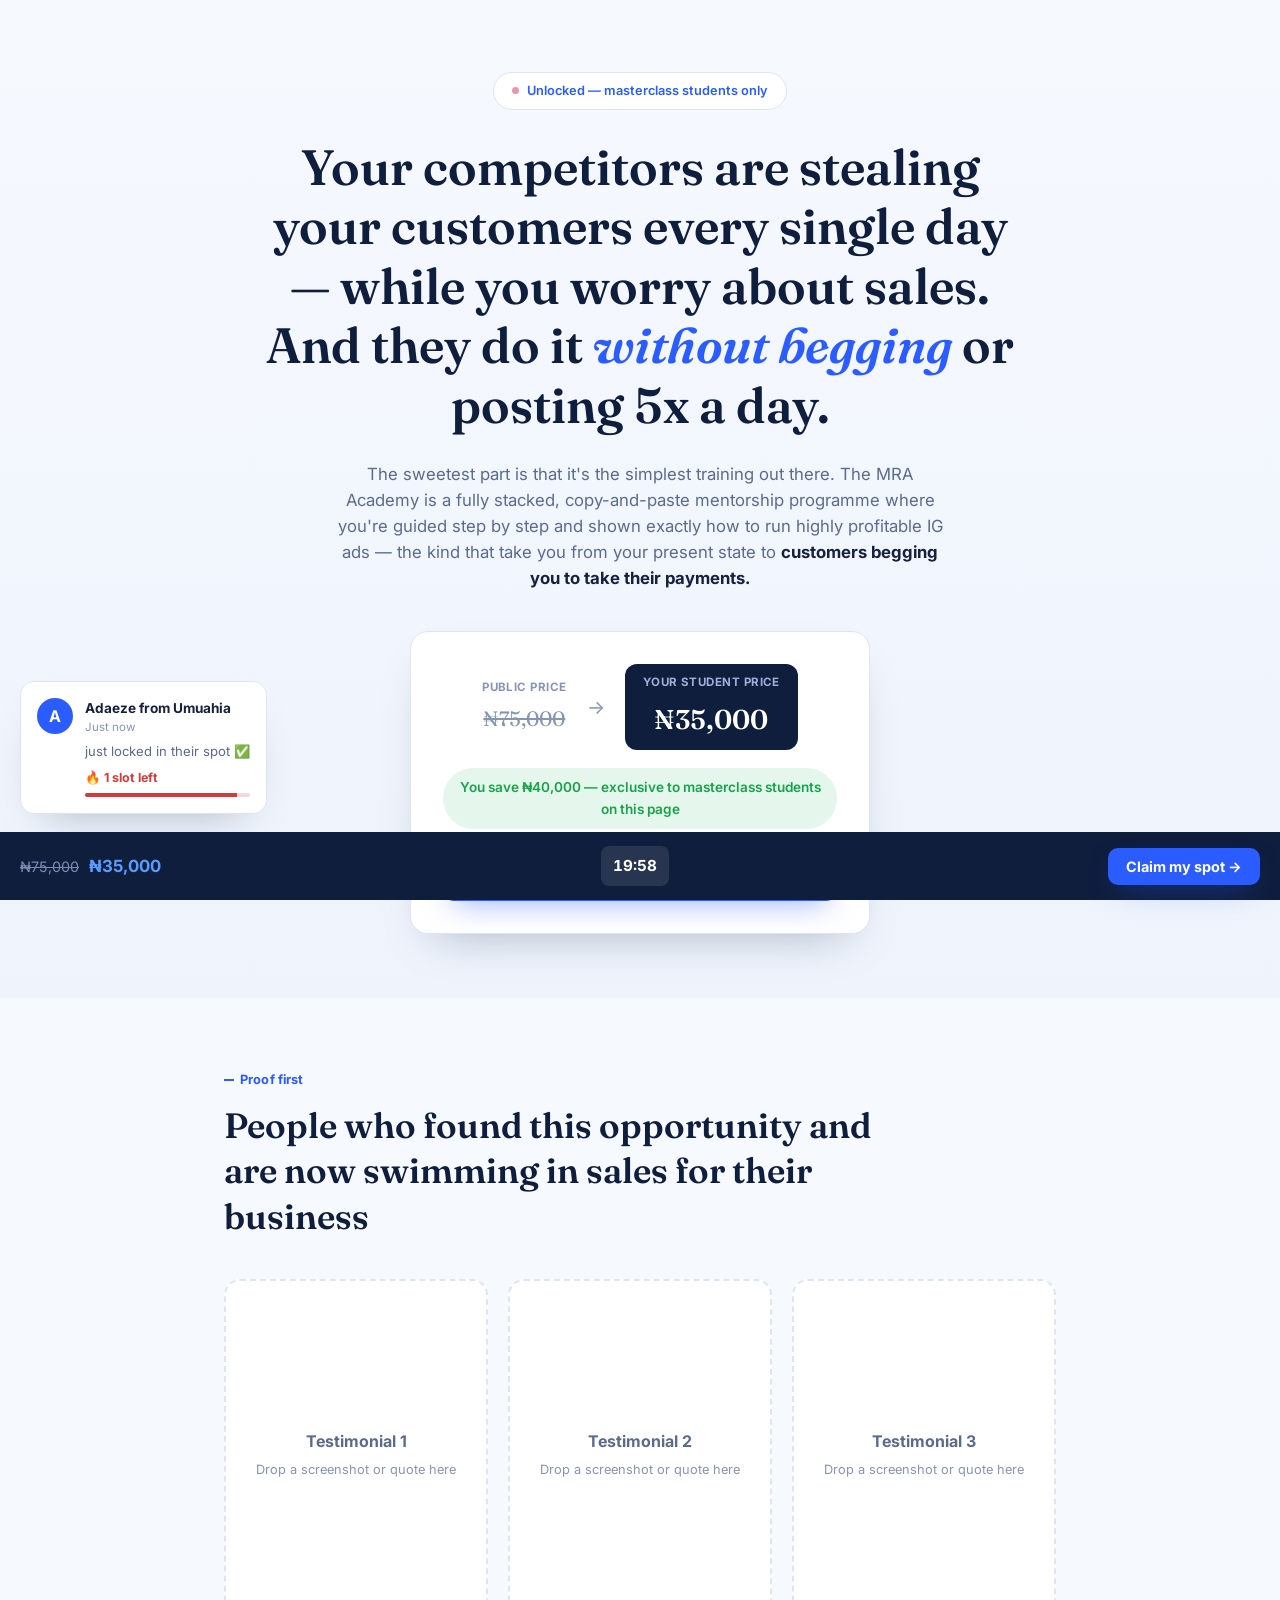
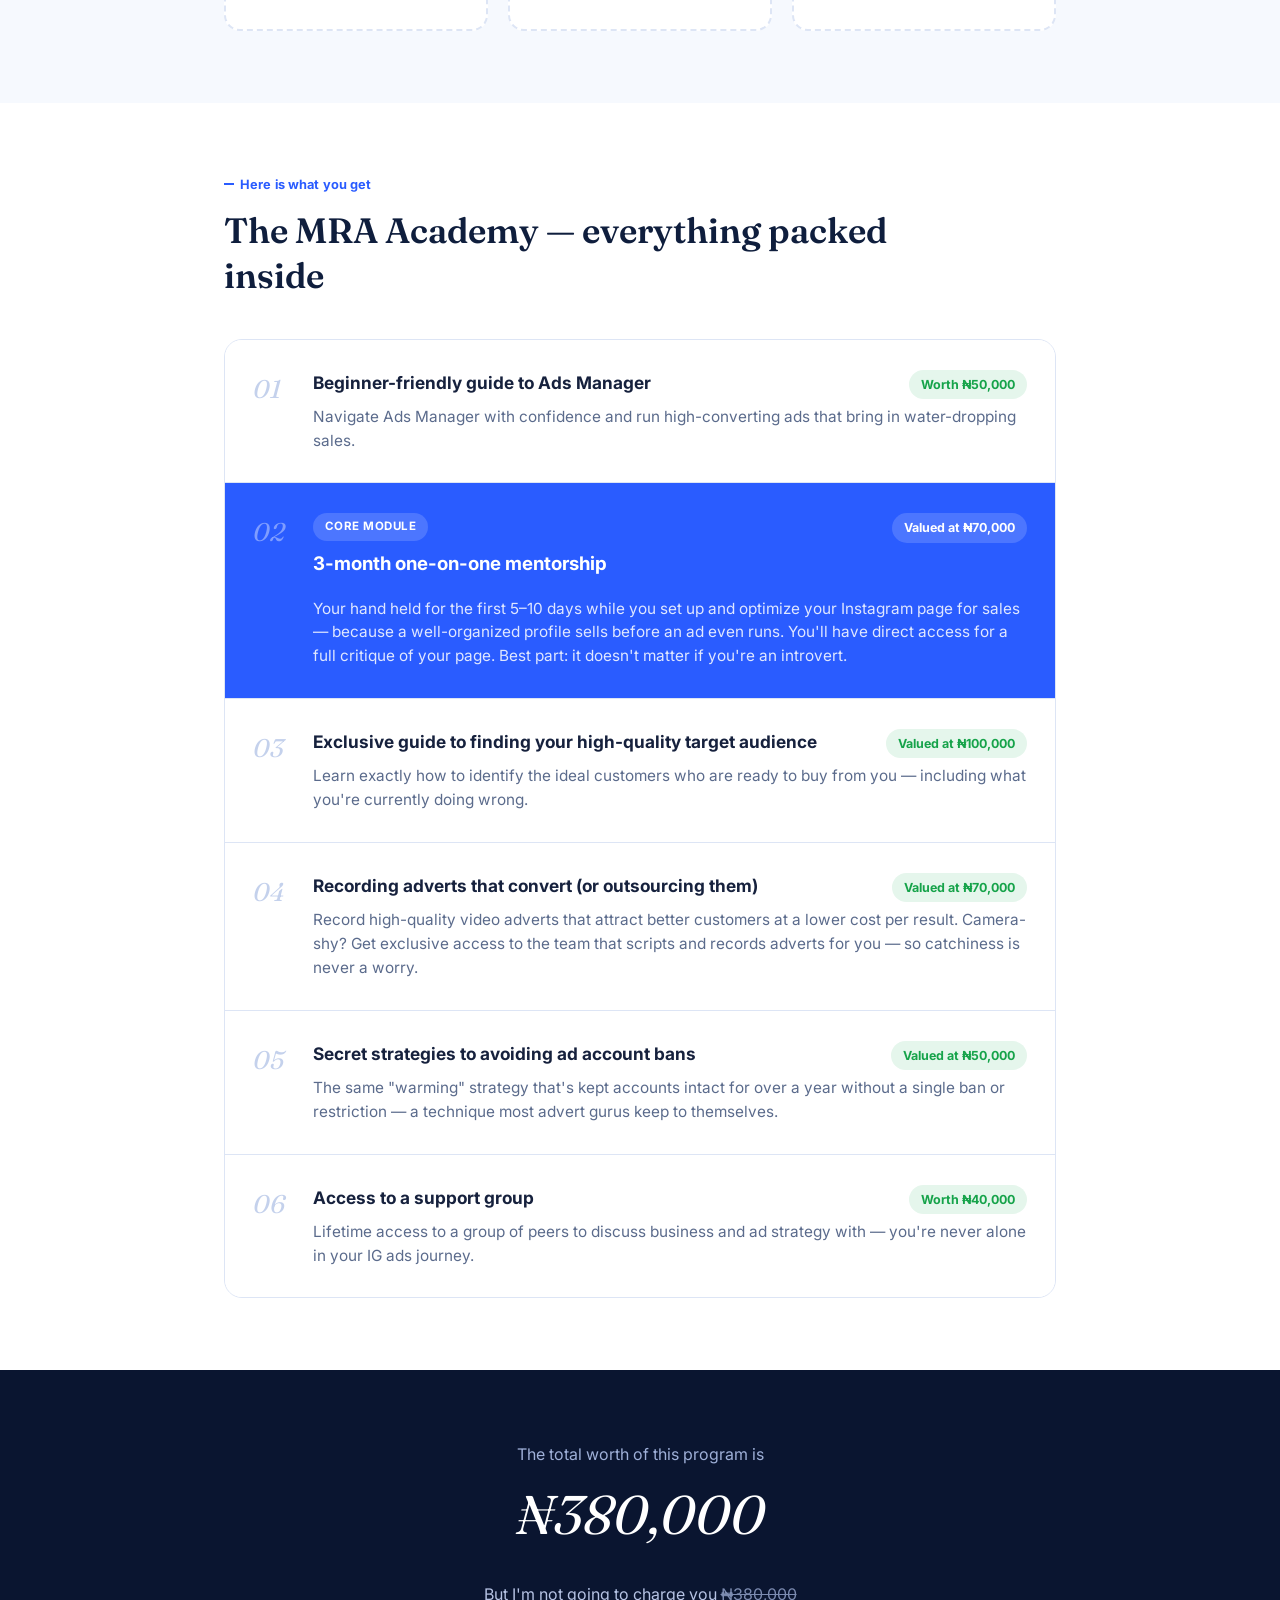
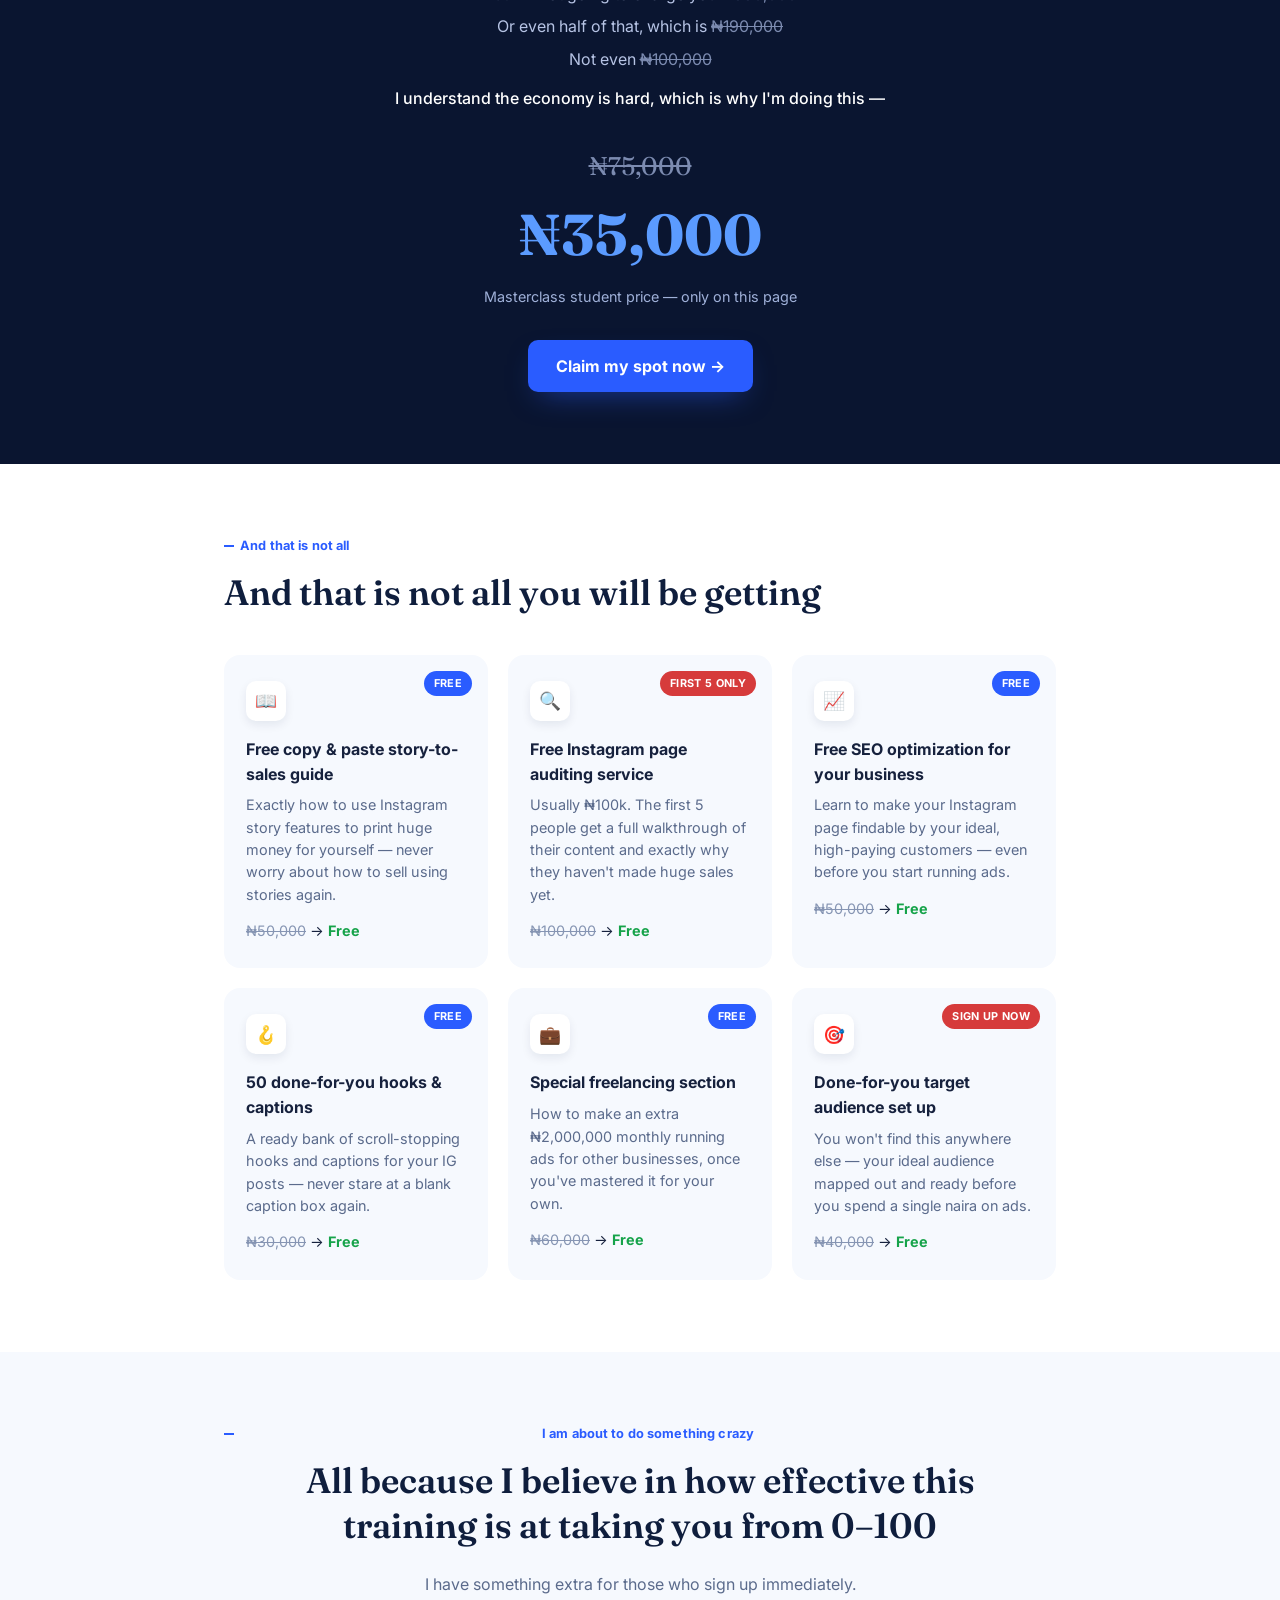
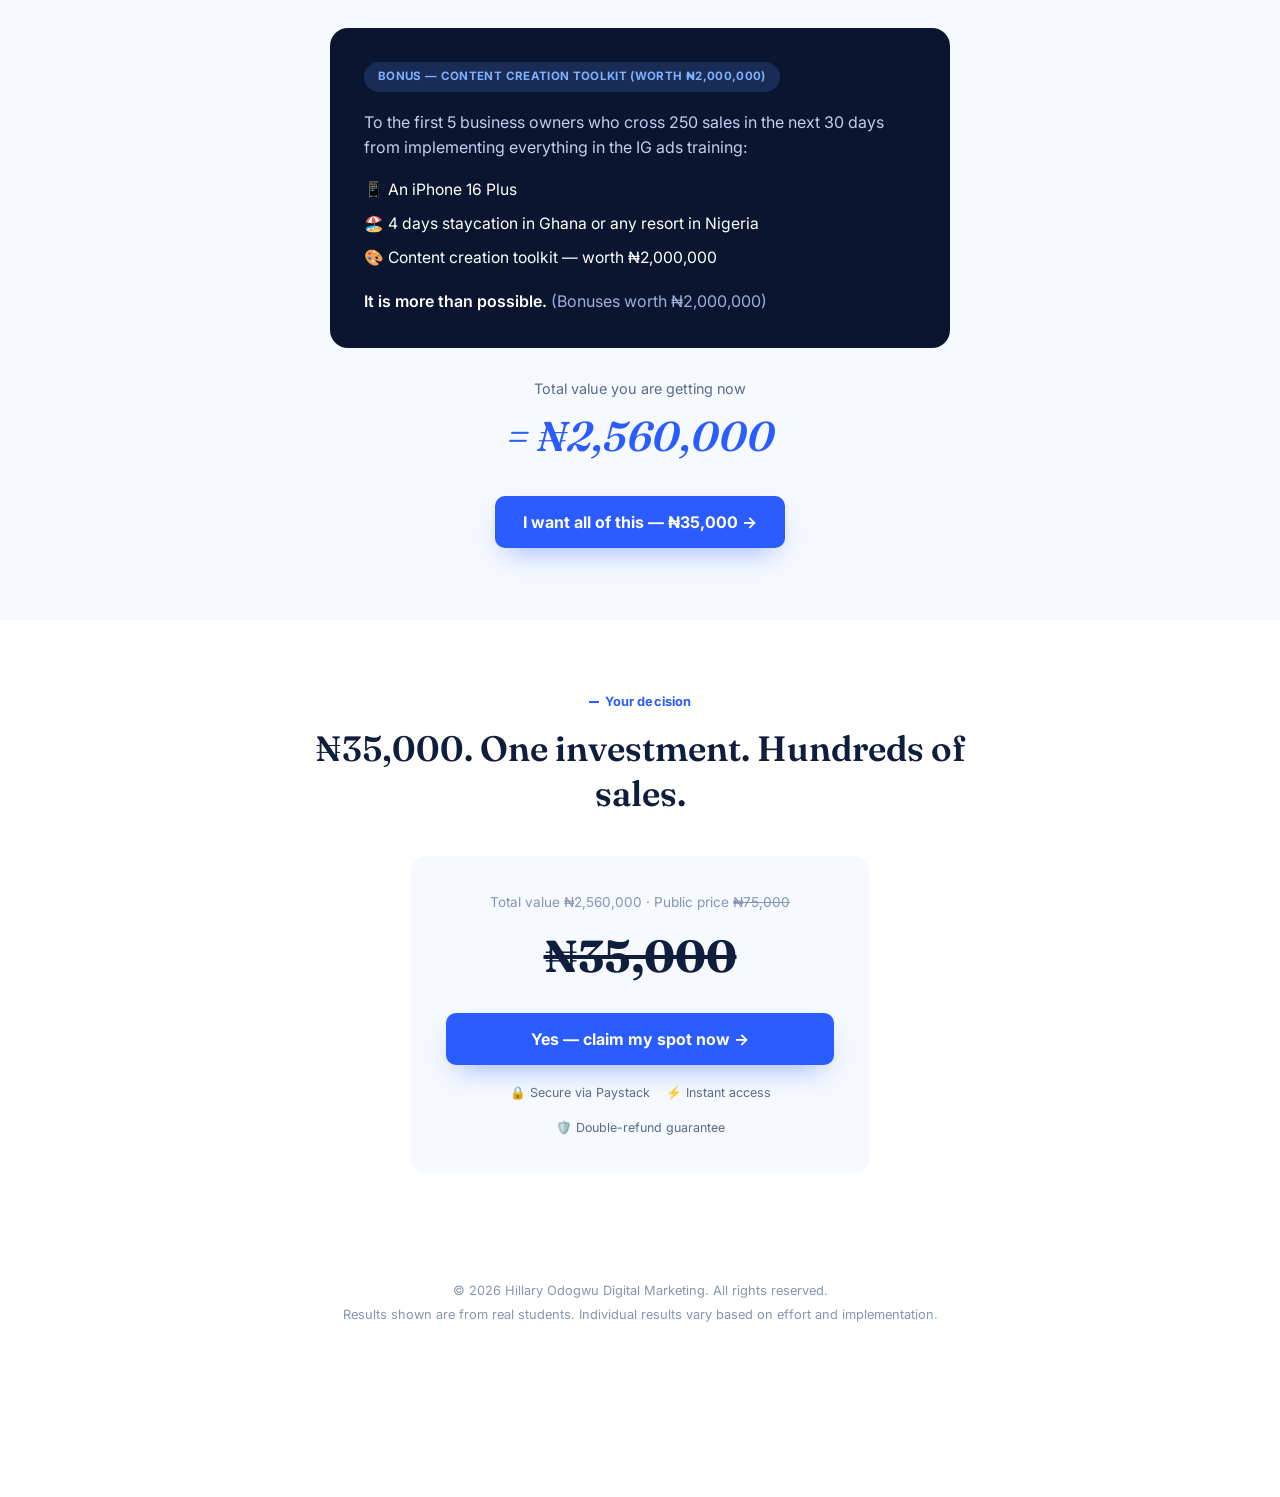
==== index.html @ fade0a1e "first commit" ====
<!DOCTYPE html>
<html lang="en">
<head>
<meta charset="UTF-8">
<meta name="viewport" content="width=device-width, initial-scale=1.0">
<title>The MRA Academy — Instagram Ads Masterclass</title>
<link rel="preconnect" href="https://fonts.googleapis.com">
<link rel="preconnect" href="https://fonts.gstatic.com" crossorigin>
<link href="https://fonts.googleapis.com/css2?family=Fraunces:ital,opsz,wght@0,9..144,500;0,9..144,600;0,9..144,700;1,9..144,600;1,9..144,700&family=Inter:wght@400;500;600;700;800&display=swap" rel="stylesheet">
<link rel="stylesheet" href="styles.css">
</head>
<body>

<!-- ============ HERO ============ -->
<section class="hero">
  <div class="wrap hero-wrap">
    <span class="badge badge--dot">Unlocked — masterclass students only</span>

    <h1 class="hero-title">
      Your competitors are stealing your customers every single day —
      while you worry about sales. And they do it
      <em>without begging</em> or posting 5x a day.
    </h1>

    <p class="hero-sub">
      The sweetest part is that it's the simplest training out there. The MRA Academy is a
      fully stacked, copy-and-paste mentorship programme where you're guided step by step and
      shown exactly how to run highly profitable IG ads — the kind that take you from your
      present state to <strong>customers begging you to take their payments.</strong>
    </p>

    <div class="price-card">
      <div class="price-row">
        <div class="price-col">
          <span class="price-label">Public price</span>
          <span class="price-old">₦75,000</span>
        </div>
        <span class="price-arrow">→</span>
        <div class="price-col price-col--main">
          <span class="price-label price-label--light">Your student price</span>
          <span class="price-new">₦35,000</span>
        </div>
      </div>
      <p class="savings-pill">You save ₦40,000 — exclusive to masterclass students on this page</p>
      <button class="btn btn--primary btn--block" data-cta>Claim my spot now — ₦35,000 →</button>
    </div>
  </div>
</section>

<!-- ============ PROOF / TESTIMONIALS ============ -->
<section class="section proof">
  <div class="wrap">
    <span class="eyebrow">Proof first</span>
    <h2 class="section-title">
      People who found this opportunity and are now swimming in sales for their business
    </h2>

    <!-- TESTIMONIALS: paste your screenshots / quotes into this grid -->
    <div class="testimonial-grid" id="testimonial-slot">
      <div class="testimonial-placeholder">
        <span>Testimonial 1</span>
        <small>Drop a screenshot or quote here</small>
      </div>
      <div class="testimonial-placeholder">
        <span>Testimonial 2</span>
        <small>Drop a screenshot or quote here</small>
      </div>
      <div class="testimonial-placeholder">
        <span>Testimonial 3</span>
        <small>Drop a screenshot or quote here</small>
      </div>
    </div>
  </div>
</section>

<!-- ============ WHAT YOU GET ============ -->
<section class="section modules">
  <div class="wrap">
    <span class="eyebrow">Here is what you get</span>
    <h2 class="section-title">The MRA Academy — everything packed inside</h2>

    <div class="module-list">
      <div class="module">
        <span class="module-num">01</span>
        <div class="module-body">
          <div class="module-head">
            <h3>Beginner-friendly guide to Ads Manager</h3>
            <span class="worth-tag">Worth ₦50,000</span>
          </div>
          <p>Navigate Ads Manager with confidence and run high-converting ads that bring in water-dropping sales.</p>
        </div>
      </div>

      <div class="module module--core">
        <span class="module-num">02</span>
        <div class="module-body">
          <div class="module-head">
            <span class="core-tag">Core module</span>
            <span class="worth-tag worth-tag--core">Valued at ₦70,000</span>
          </div>
          <h3>3-month one-on-one mentorship</h3>
          <p>Your hand held for the first 5–10 days while you set up and optimize your Instagram page for sales — because a well-organized profile sells before an ad even runs. You'll have direct access for a full critique of your page. Best part: it doesn't matter if you're an introvert.</p>
        </div>
      </div>

      <div class="module">
        <span class="module-num">03</span>
        <div class="module-body">
          <div class="module-head">
            <h3>Exclusive guide to finding your high-quality target audience</h3>
            <span class="worth-tag">Valued at ₦100,000</span>
          </div>
          <p>Learn exactly how to identify the ideal customers who are ready to buy from you — including what you're currently doing wrong.</p>
        </div>
      </div>

      <div class="module">
        <span class="module-num">04</span>
        <div class="module-body">
          <div class="module-head">
            <h3>Recording adverts that convert (or outsourcing them)</h3>
            <span class="worth-tag">Valued at ₦70,000</span>
          </div>
          <p>Record high-quality video adverts that attract better customers at a lower cost per result. Camera-shy? Get exclusive access to the team that scripts and records adverts for you — so catchiness is never a worry.</p>
        </div>
      </div>

      <div class="module">
        <span class="module-num">05</span>
        <div class="module-body">
          <div class="module-head">
            <h3>Secret strategies to avoiding ad account bans</h3>
            <span class="worth-tag">Valued at ₦50,000</span>
          </div>
          <p>The same "warming" strategy that's kept accounts intact for over a year without a single ban or restriction — a technique most advert gurus keep to themselves.</p>
        </div>
      </div>

      <div class="module">
        <span class="module-num">06</span>
        <div class="module-body">
          <div class="module-head">
            <h3>Access to a support group</h3>
            <span class="worth-tag">Worth ₦40,000</span>
          </div>
          <p>Lifetime access to a group of peers to discuss business and ad strategy with — you're never alone in your IG ads journey.</p>
        </div>
      </div>
    </div>
  </div>
</section>

<!-- ============ TOTAL WORTH / PRICE BREAKDOWN ============ -->
<section class="section worth">
  <div class="wrap worth-wrap">
    <p class="worth-intro">The total worth of this program is</p>
    <p class="worth-total">₦380,000</p>

    <div class="worth-steps">
      <p>But I'm not going to charge you <s>₦380,000</s></p>
      <p>Or even half of that, which is <s>₦190,000</s></p>
      <p>Not even <s>₦100,000</s></p>
      <p class="worth-context">I understand the economy is hard, which is why I'm doing this —</p>
    </div>

    <p class="worth-public"><s>₦75,000</s></p>
    <p class="worth-final">₦35,000</p>
    <p class="worth-caption">Masterclass student price — only on this page</p>

    <button class="btn btn--primary" data-cta>Claim my spot now →</button>
  </div>
</section>

<!-- ============ BONUS GRID ============ -->
<section class="section bonuses">
  <div class="wrap">
    <span class="eyebrow">And that is not all</span>
    <h2 class="section-title">And that is not all you will be getting</h2>

    <div class="bonus-grid">
      <div class="bonus-card">
        <span class="bonus-tag bonus-tag--free">Free</span>
        <div class="bonus-icon">📖</div>
        <h3>Free copy &amp; paste story-to-sales guide</h3>
        <p>Exactly how to use Instagram story features to print huge money for yourself — never worry about how to sell using stories again.</p>
        <p class="bonus-price"><s>₦50,000</s> → <strong>Free</strong></p>
      </div>

      <div class="bonus-card">
        <span class="bonus-tag bonus-tag--limited">First 5 only</span>
        <div class="bonus-icon">🔍</div>
        <h3>Free Instagram page auditing service</h3>
        <p>Usually ₦100k. The first 5 people get a full walkthrough of their content and exactly why they haven't made huge sales yet.</p>
        <p class="bonus-price"><s>₦100,000</s> → <strong>Free</strong></p>
      </div>

      <div class="bonus-card">
        <span class="bonus-tag bonus-tag--free">Free</span>
        <div class="bonus-icon">📈</div>
        <h3>Free SEO optimization for your business</h3>
        <p>Learn to make your Instagram page findable by your ideal, high-paying customers — even before you start running ads.</p>
        <p class="bonus-price"><s>₦50,000</s> → <strong>Free</strong></p>
      </div>

      <div class="bonus-card">
        <span class="bonus-tag bonus-tag--free">Free</span>
        <div class="bonus-icon">🪝</div>
        <h3>50 done-for-you hooks &amp; captions</h3>
        <p>A ready bank of scroll-stopping hooks and captions for your IG posts — never stare at a blank caption box again.</p>
        <p class="bonus-price"><s>₦30,000</s> → <strong>Free</strong></p>
      </div>

      <div class="bonus-card">
        <span class="bonus-tag bonus-tag--free">Free</span>
        <div class="bonus-icon">💼</div>
        <h3>Special freelancing section</h3>
        <p>How to make an extra ₦2,000,000 monthly running ads for other businesses, once you've mastered it for your own.</p>
        <p class="bonus-price"><s>₦60,000</s> → <strong>Free</strong></p>
      </div>

      <div class="bonus-card">
        <span class="bonus-tag bonus-tag--signup">Sign up now</span>
        <div class="bonus-icon">🎯</div>
        <h3>Done-for-you target audience set up</h3>
        <p>You won't find this anywhere else — your ideal audience mapped out and ready before you spend a single naira on ads.</p>
        <p class="bonus-price"><s>₦40,000</s> → <strong>Free</strong></p>
      </div>
    </div>
  </div>
</section>

<!-- ============ CRAZY BONUS STACK ============ -->
<section class="section crazy">
  <div class="wrap">
    <span class="eyebrow">I am about to do something crazy</span>
    <h2 class="section-title">
      All because I believe in how effective this training is at taking you from 0–100
    </h2>
    <p class="crazy-sub">I have something extra for those who sign up immediately.</p>

    <div class="crazy-card">
      <span class="crazy-tag">Bonus — content creation toolkit (worth ₦2,000,000)</span>
      <p class="crazy-desc">
        To the first 5 business owners who cross 250 sales in the next 30 days from
        implementing everything in the IG ads training:
      </p>
      <ul class="crazy-list">
        <li>📱 An iPhone 16 Plus</li>
        <li>🏖️ 4 days staycation in Ghana or any resort in Nigeria</li>
        <li>🎨 Content creation toolkit — worth ₦2,000,000</li>
      </ul>
      <p class="crazy-note">It is more than possible. <span>(Bonuses worth ₦2,000,000)</span></p>
    </div>

    <p class="crazy-total-label">Total value you are getting now</p>
    <p class="crazy-total">= ₦2,560,000</p>
    <button class="btn btn--primary" data-cta>I want all of this — ₦35,000 →</button>
  </div>
</section>

<!-- ============ FINAL DECISION ============ -->
<section class="section decision">
  <div class="wrap decision-wrap">
    <span class="eyebrow">Your decision</span>
    <h2 class="section-title">₦35,000. One investment. Hundreds of sales.</h2>

    <div class="decision-card">
      <p class="decision-meta">Total value ₦2,560,000 · Public price <s>₦75,000</s></p>
      <p class="decision-price"><s>₦35,000</s></p>
      <button class="btn btn--primary btn--block" data-cta>Yes — claim my spot now →</button>
      <div class="decision-trust">
        <span>🔒 Secure via Paystack</span>
        <span>⚡ Instant access</span>
        <span>🛡️ Double-refund guarantee</span>
      </div>
    </div>
  </div>
</section>

<footer class="footer">
  <p>© 2026 Hillary Odogwu Digital Marketing. All rights reserved.</p>
  <p>Results shown are from real students. Individual results vary based on effort and implementation.</p>
</footer>

<!-- ============ STICKY BOTTOM BAR ============ -->
<div class="sticky-bar">
  <div class="sticky-price">
    <span class="sticky-label">Student-only price:</span>
    <s>₦75,000</s> <strong>₦35,000</strong>
  </div>
  <div class="sticky-timer" id="countdown">20:00</div>
  <button class="btn btn--primary btn--sticky" data-cta>Claim my spot →</button>
</div>

<!-- ============ SOCIAL PROOF POPUP ============ -->
<div class="proof-popup" id="proof-popup">
  <div class="proof-avatar" id="proof-avatar">A</div>
  <div class="proof-body">
    <p class="proof-name" id="proof-name">Adaeze from Umuahia</p>
    <p class="proof-time">Just now</p>
    <p class="proof-status">just locked in their spot ✅</p>
    <p class="proof-slots">🔥 1 slot left</p>
    <div class="proof-bar"><span></span></div>
  </div>
</div>

<script src="script.js"></script>
</body>
</html>
---- styles.css ----
:root {
  --navy: #0f1e3d;
  --navy-deep: #0a1530;
  --blue: #2a5cff;
  --blue-dark: #1c46e0;
  --bg: #eef3fc;
  --bg-soft: #f6f9fe;
  --white: #ffffff;
  --ink: #16213d;
  --muted: #5b6b8c;
  --muted-light: #8695b3;
  --green: #16a34a;
  --green-bg: #e5f6ec;
  --red: #d63b3b;
  --line: #dde5f5;
  --shadow: 0 20px 45px -25px rgba(15, 30, 61, 0.35);

  --font-display: "Fraunces", Georgia, serif;
  --font-body: "Inter", -apple-system, BlinkMacSystemFont, sans-serif;
}

* { box-sizing: border-box; }
html { scroll-behavior: smooth; }

body {
  margin: 0;
  font-family: var(--font-body);
  color: var(--ink);
  background: var(--white);
  line-height: 1.55;
  -webkit-font-smoothing: antialiased;
  padding-bottom: 78px; /* room for sticky bar */
}

.wrap {
  max-width: 880px;
  margin: 0 auto;
  padding: 0 24px;
}

img { max-width: 100%; display: block; }

/* ---------- Buttons ---------- */
.btn {
  font-family: var(--font-body);
  font-weight: 700;
  font-size: 1rem;
  border: none;
  border-radius: 10px;
  padding: 16px 28px;
  cursor: pointer;
  color: var(--white);
  background: var(--blue);
  transition: transform 0.15s ease, background 0.15s ease;
}
.btn:hover { background: var(--blue-dark); }
.btn:active { transform: scale(0.98); }
.btn--primary { box-shadow: 0 12px 30px -12px rgba(42, 92, 255, 0.55); }
.btn--block { width: 100%; }
.btn--sticky {
  padding: 10px 18px;
  font-size: 0.9rem;
  white-space: nowrap;
}

/* ---------- Eyebrow / badges ---------- */
.eyebrow {
  display: block;
  font-weight: 700;
  font-size: 0.8rem;
  color: var(--blue);
  letter-spacing: 0.01em;
  margin-bottom: 14px;
  padding-left: 16px;
  position: relative;
}
.eyebrow::before {
  content: "";
  position: absolute;
  left: 0;
  top: 50%;
  transform: translateY(-50%);
  width: 10px;
  height: 2px;
  background: var(--blue);
}

.badge {
  display: inline-flex;
  align-items: center;
  gap: 8px;
  font-size: 0.8rem;
  font-weight: 600;
  color: var(--blue);
  background: var(--white);
  border: 1px solid var(--line);
  border-radius: 999px;
  padding: 8px 18px;
  margin-bottom: 28px;
}
.badge--dot::before {
  content: "";
  width: 7px;
  height: 7px;
  border-radius: 50%;
  background: #e895b0;
  flex-shrink: 0;
}

/* ---------- Hero ---------- */
.hero {
  background: linear-gradient(180deg, var(--bg-soft) 0%, var(--bg) 100%);
  background-image:
    linear-gradient(180deg, var(--bg-soft) 0%, var(--bg) 100%),
    repeating-linear-gradient(0deg, rgba(15,30,61,0.035) 0 1px, transparent 1px 64px),
    repeating-linear-gradient(90deg, rgba(15,30,61,0.035) 0 1px, transparent 1px 64px);
  padding: 72px 0 64px;
  text-align: center;
}
.hero-wrap { display: flex; flex-direction: column; align-items: center; }

.hero-title {
  font-family: var(--font-display);
  font-weight: 600;
  font-size: clamp(2rem, 4.6vw, 3.1rem);
  line-height: 1.2;
  max-width: 760px;
  margin: 0 0 26px;
  color: var(--navy);
}
.hero-title em {
  font-style: italic;
  color: var(--blue);
}

.hero-sub {
  max-width: 620px;
  color: var(--muted);
  font-size: 1.05rem;
  margin: 0 0 40px;
}
.hero-sub strong { color: var(--ink); }

/* ---------- Price card (hero) ---------- */
.price-card {
  background: var(--white);
  border: 1px solid var(--line);
  border-radius: 18px;
  padding: 32px;
  width: 100%;
  max-width: 460px;
  box-shadow: var(--shadow);
}
.price-row {
  display: flex;
  align-items: center;
  justify-content: center;
  gap: 20px;
  margin-bottom: 18px;
}
.price-col { display: flex; flex-direction: column; gap: 6px; }
.price-label {
  font-size: 0.72rem;
  font-weight: 700;
  color: var(--muted-light);
  text-transform: uppercase;
  letter-spacing: 0.04em;
}
.price-old {
  font-family: var(--font-display);
  font-size: 1.3rem;
  color: var(--muted-light);
  text-decoration: line-through;
}
.price-arrow { color: var(--muted-light); font-size: 1.2rem; }
.price-col--main {
  background: var(--navy);
  border-radius: 12px;
  padding: 10px 18px;
}
.price-label--light { color: #9fb0d8; }
.price-new {
  font-family: var(--font-display);
  font-weight: 600;
  font-size: 1.7rem;
  color: var(--white);
}
.savings-pill {
  background: var(--green-bg);
  color: var(--green);
  font-size: 0.85rem;
  font-weight: 600;
  text-align: center;
  border-radius: 999px;
  padding: 9px 14px;
  margin: 0 0 20px;
}

/* ---------- Sections generic ---------- */
.section { padding: 72px 0; }
.section-title {
  font-family: var(--font-display);
  font-weight: 600;
  font-size: clamp(1.6rem, 3.4vw, 2.2rem);
  color: var(--navy);
  line-height: 1.28;
  max-width: 700px;
  margin: 0 0 40px;
}

/* ---------- Proof / testimonials ---------- */
.proof { background: var(--bg-soft); }
.testimonial-grid {
  display: grid;
  grid-template-columns: repeat(3, 1fr);
  gap: 20px;
}
.testimonial-placeholder {
  aspect-ratio: 3 / 4;
  border: 2px dashed var(--line);
  border-radius: 16px;
  display: flex;
  flex-direction: column;
  align-items: center;
  justify-content: center;
  gap: 6px;
  color: var(--muted-light);
  background: var(--white);
  text-align: center;
  padding: 20px;
}
.testimonial-placeholder span { font-weight: 700; color: var(--muted); }
.testimonial-placeholder small { font-size: 0.8rem; }

/* ---------- Modules ---------- */
.module-list {
  border: 1px solid var(--line);
  border-radius: 18px;
  overflow: hidden;
}
.module {
  display: flex;
  gap: 20px;
  padding: 30px 28px;
  border-bottom: 1px solid var(--line);
  background: var(--white);
}
.module:last-child { border-bottom: none; }
.module-num {
  font-family: var(--font-display);
  font-style: italic;
  font-size: 1.6rem;
  color: #c4d1ec;
  flex-shrink: 0;
  width: 40px;
}
.module-body { flex: 1; }
.module-head {
  display: flex;
  align-items: flex-start;
  justify-content: space-between;
  gap: 16px;
  flex-wrap: wrap;
  margin-bottom: 6px;
}
.module-head h3 {
  font-family: var(--font-body);
  font-size: 1.08rem;
  font-weight: 700;
  margin: 0;
  color: var(--ink);
}
.module p { margin: 0; color: var(--muted); font-size: 0.96rem; }
.worth-tag {
  font-size: 0.78rem;
  font-weight: 700;
  color: var(--green);
  background: var(--green-bg);
  border-radius: 999px;
  padding: 5px 12px;
  white-space: nowrap;
}
.module--core {
  background: var(--blue);
  color: var(--white);
}
.module--core .module-num { color: rgba(255,255,255,0.4); }
.module--core h3 { color: var(--white); margin-top: 6px; }
.module--core p { color: rgba(255,255,255,0.85); }
.core-tag {
  background: rgba(255,255,255,0.16);
  color: var(--white);
  font-size: 0.72rem;
  font-weight: 700;
  text-transform: uppercase;
  letter-spacing: 0.04em;
  border-radius: 999px;
  padding: 5px 12px;
}
.worth-tag--core {
  background: rgba(255,255,255,0.16);
  color: var(--white);
}

/* ---------- Worth breakdown ---------- */
.worth {
  background: var(--navy-deep);
  color: var(--white);
  text-align: center;
}
.worth-wrap { display: flex; flex-direction: column; align-items: center; }
.worth-intro { color: #9fb0d8; margin: 0 0 6px; }
.worth-total {
  font-family: var(--font-display);
  font-style: italic;
  font-size: clamp(2.4rem, 6vw, 3.4rem);
  margin: 0 0 24px;
}
.worth-steps p { color: #b6c3e4; margin: 0 0 8px; }
.worth-steps s { color: #7c8bb0; }
.worth-context { margin-top: 14px !important; color: var(--white) !important; font-weight: 500; }
.worth-public {
  font-family: var(--font-display);
  font-size: 1.6rem;
  color: #7c8bb0;
  margin: 28px 0 4px;
}
.worth-final {
  font-family: var(--font-display);
  font-weight: 700;
  font-size: clamp(2.6rem, 6.5vw, 3.6rem);
  color: #5b9bff;
  margin: 0 0 6px;
}
.worth-caption { color: #9fb0d8; font-size: 0.9rem; margin: 0 0 32px; }

/* ---------- Bonus grid ---------- */
.bonuses { background: var(--white); }
.bonus-grid {
  display: grid;
  grid-template-columns: repeat(3, 1fr);
  gap: 20px;
}
.bonus-card {
  position: relative;
  background: var(--bg-soft);
  border-radius: 16px;
  padding: 26px 22px;
}
.bonus-tag {
  position: absolute;
  top: 16px;
  right: 16px;
  font-size: 0.68rem;
  font-weight: 700;
  text-transform: uppercase;
  letter-spacing: 0.03em;
  color: var(--white);
  border-radius: 999px;
  padding: 4px 10px;
}
.bonus-tag--free { background: var(--blue); }
.bonus-tag--limited { background: var(--red); }
.bonus-tag--signup { background: var(--red); }
.bonus-icon {
  width: 40px;
  height: 40px;
  border-radius: 10px;
  background: var(--white);
  display: flex;
  align-items: center;
  justify-content: center;
  font-size: 1.1rem;
  margin-bottom: 16px;
  box-shadow: 0 4px 10px rgba(15,30,61,0.08);
}
.bonus-card h3 {
  font-size: 1rem;
  margin: 0 0 8px;
  color: var(--ink);
}
.bonus-card p { font-size: 0.9rem; color: var(--muted); margin: 0 0 14px; }
.bonus-price { font-size: 0.88rem; color: var(--ink) !important; margin: 0 !important; }
.bonus-price s { color: var(--muted-light); }
.bonus-price strong { color: var(--green); }

/* ---------- Crazy bonus stack ---------- */
.crazy { background: var(--bg-soft); text-align: center; }
.crazy .section-title, .crazy .eyebrow { margin-left: auto; margin-right: auto; }
.crazy-sub { color: var(--muted); margin: -16px 0 32px; }
.crazy-card {
  background: var(--navy-deep);
  color: var(--white);
  border-radius: 18px;
  padding: 34px;
  max-width: 620px;
  margin: 0 auto 30px;
  text-align: left;
}
.crazy-tag {
  display: inline-block;
  background: rgba(90,150,255,0.18);
  color: #7fb0ff;
  font-size: 0.72rem;
  font-weight: 700;
  text-transform: uppercase;
  letter-spacing: 0.03em;
  border-radius: 999px;
  padding: 6px 14px;
  margin-bottom: 18px;
}
.crazy-desc { color: #c3ceec; margin: 0 0 18px; }
.crazy-list { list-style: none; margin: 0 0 18px; padding: 0; display: flex; flex-direction: column; gap: 10px; }
.crazy-list li { font-size: 0.98rem; }
.crazy-note { color: var(--white); font-weight: 600; margin: 0; }
.crazy-note span { color: #9fb0d8; font-weight: 400; }
.crazy-total-label { color: var(--muted); font-size: 0.9rem; margin: 0 0 4px; }
.crazy-total {
  font-family: var(--font-display);
  font-style: italic;
  font-weight: 600;
  font-size: clamp(2rem, 5vw, 2.6rem);
  color: var(--blue);
  margin: 0 0 28px;
}

/* ---------- Decision ---------- */
.decision { background: var(--white); text-align: center; }
.decision-wrap { display: flex; flex-direction: column; align-items: center; }
.decision .eyebrow, .decision .section-title { text-align: center; }
.decision-card {
  background: var(--bg-soft);
  border-radius: 18px;
  padding: 36px;
  width: 100%;
  max-width: 460px;
}
.decision-meta { font-size: 0.85rem; color: var(--muted-light); margin: 0 0 8px; }
.decision-meta s { color: var(--muted-light); }
.decision-price {
  font-family: var(--font-display);
  font-weight: 700;
  font-size: clamp(2.2rem, 5vw, 2.8rem);
  color: var(--navy);
  margin: 0 0 22px;
}
.decision-price s { text-decoration: line-through; }
.decision-trust {
  display: flex;
  justify-content: center;
  flex-wrap: wrap;
  gap: 16px;
  margin-top: 18px;
  font-size: 0.78rem;
  color: var(--muted);
}

/* ---------- Footer ---------- */
.footer {
  text-align: center;
  padding: 32px 24px 90px;
  color: var(--muted-light);
  font-size: 0.8rem;
}
.footer p { margin: 4px 0; }

/* ---------- Sticky bar ---------- */
.sticky-bar {
  position: fixed;
  bottom: 0;
  left: 0;
  right: 0;
  background: var(--navy);
  color: var(--white);
  display: flex;
  align-items: center;
  justify-content: space-between;
  gap: 16px;
  padding: 14px 20px;
  z-index: 40;
}
.sticky-price { font-size: 0.9rem; }
.sticky-price s { color: #7c8bb0; margin-right: 6px; }
.sticky-price strong { color: #5b9bff; font-size: 1.05rem; }
.sticky-label { display: none; }
.sticky-timer {
  font-variant-numeric: tabular-nums;
  font-weight: 700;
  background: rgba(255,255,255,0.1);
  border-radius: 8px;
  padding: 8px 12px;
  font-size: 0.95rem;
}

/* ---------- Social proof popup ---------- */
.proof-popup {
  position: fixed;
  left: 20px;
  bottom: 86px;
  z-index: 39;
  display: flex;
  gap: 12px;
  background: var(--white);
  border: 1px solid var(--line);
  border-radius: 14px;
  padding: 16px;
  box-shadow: var(--shadow);
  max-width: 280px;
  opacity: 0;
  transform: translateY(16px);
  pointer-events: none;
  transition: opacity 0.35s ease, transform 0.35s ease;
}
.proof-popup.is-visible {
  opacity: 1;
  transform: translateY(0);
  pointer-events: auto;
}
.proof-avatar {
  width: 36px;
  height: 36px;
  border-radius: 50%;
  background: var(--blue);
  color: var(--white);
  font-weight: 700;
  display: flex;
  align-items: center;
  justify-content: center;
  flex-shrink: 0;
}
.proof-name { font-size: 0.85rem; font-weight: 700; margin: 0; color: var(--ink); }
.proof-time { font-size: 0.72rem; color: var(--muted-light); margin: 0 0 4px; }
.proof-status { font-size: 0.82rem; color: var(--muted); margin: 0 0 6px; }
.proof-slots { font-size: 0.78rem; color: var(--red); font-weight: 700; margin: 0 0 6px; }
.proof-bar { height: 4px; background: #f3d9d9; border-radius: 999px; overflow: hidden; }
.proof-bar span { display: block; width: 92%; height: 100%; background: var(--red); }

/* ---------- Responsive ---------- */
@media (max-width: 720px) {
  .testimonial-grid { grid-template-columns: 1fr; }
  .bonus-grid { grid-template-columns: 1fr; }
  .module { flex-direction: column; gap: 10px; padding: 24px 20px; }
  .module-num { width: auto; }
  .sticky-label { display: inline; }
  .sticky-bar { padding: 12px 14px; }
  .btn--sticky { padding: 10px 14px; font-size: 0.82rem; }
  .proof-popup { max-width: calc(100vw - 40px); }
}

@media (prefers-reduced-motion: reduce) {
  html { scroll-behavior: auto; }
  .proof-popup { transition: none; }
}
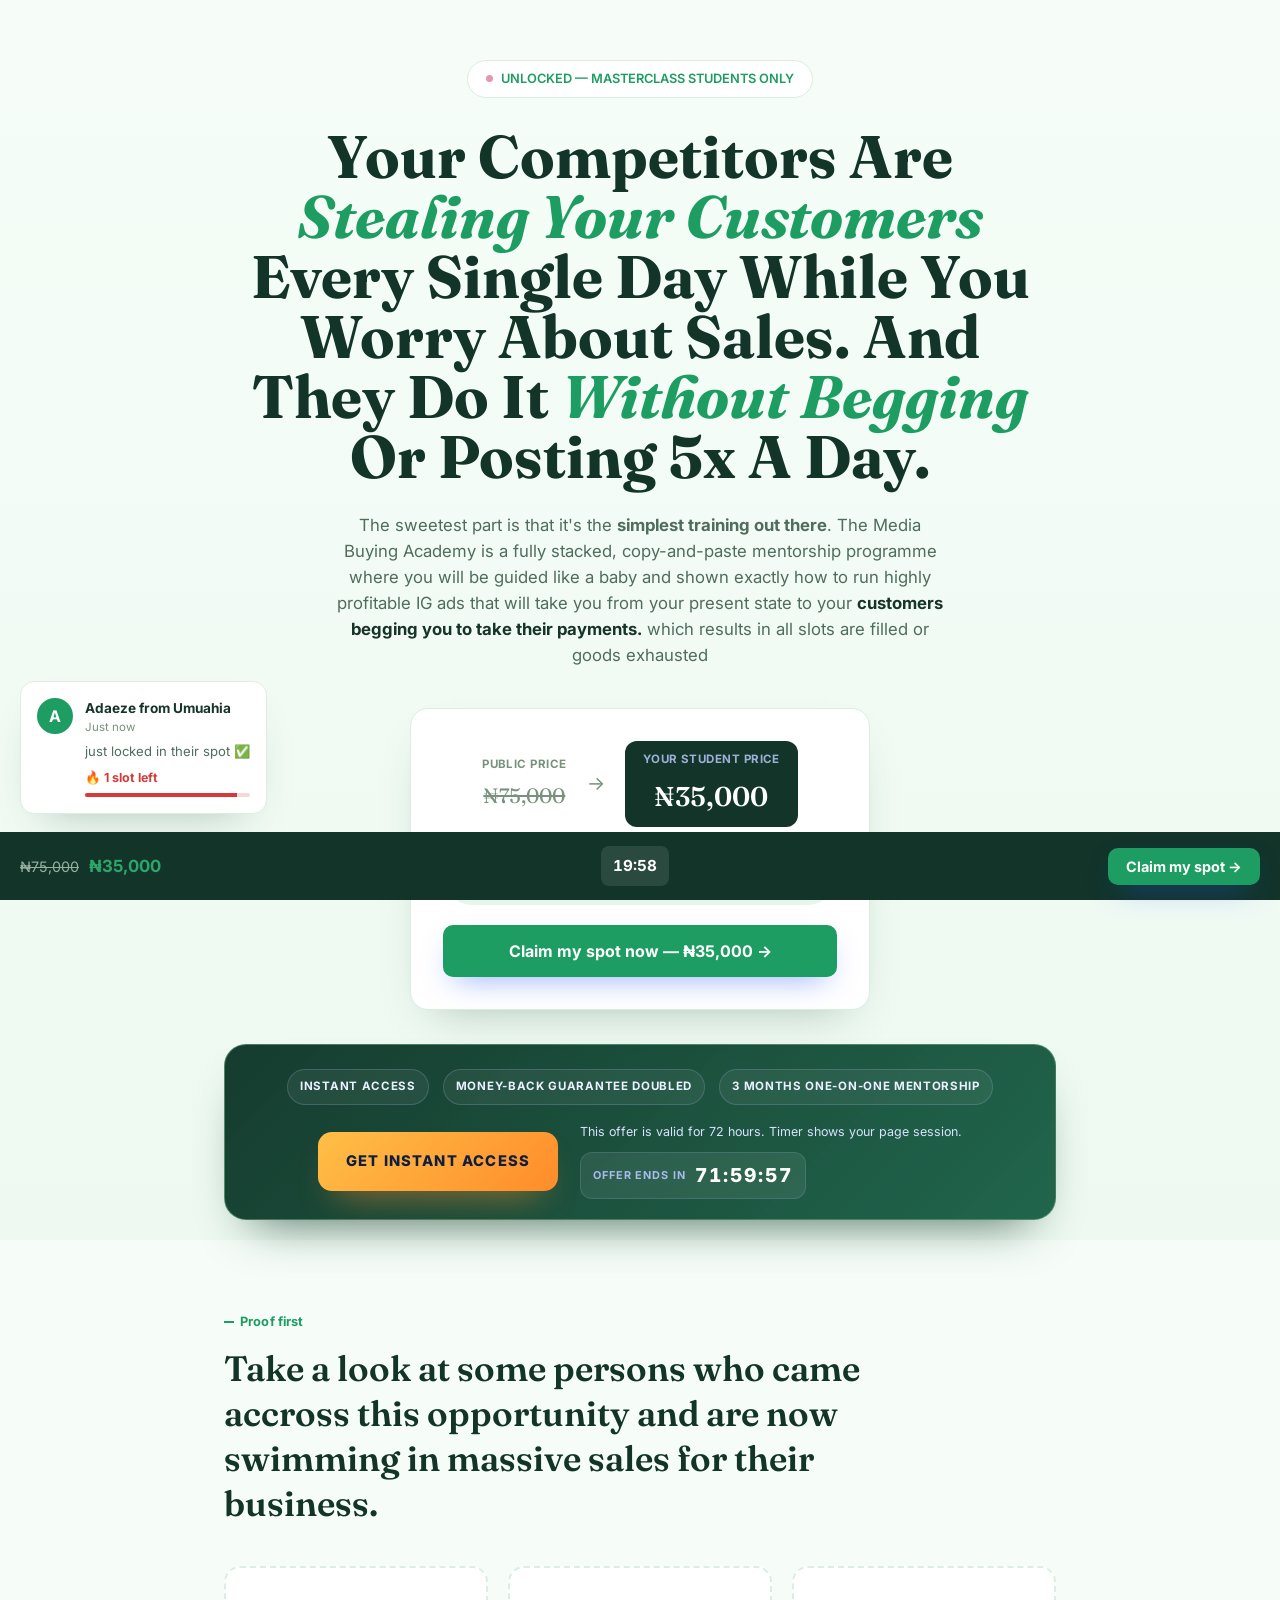
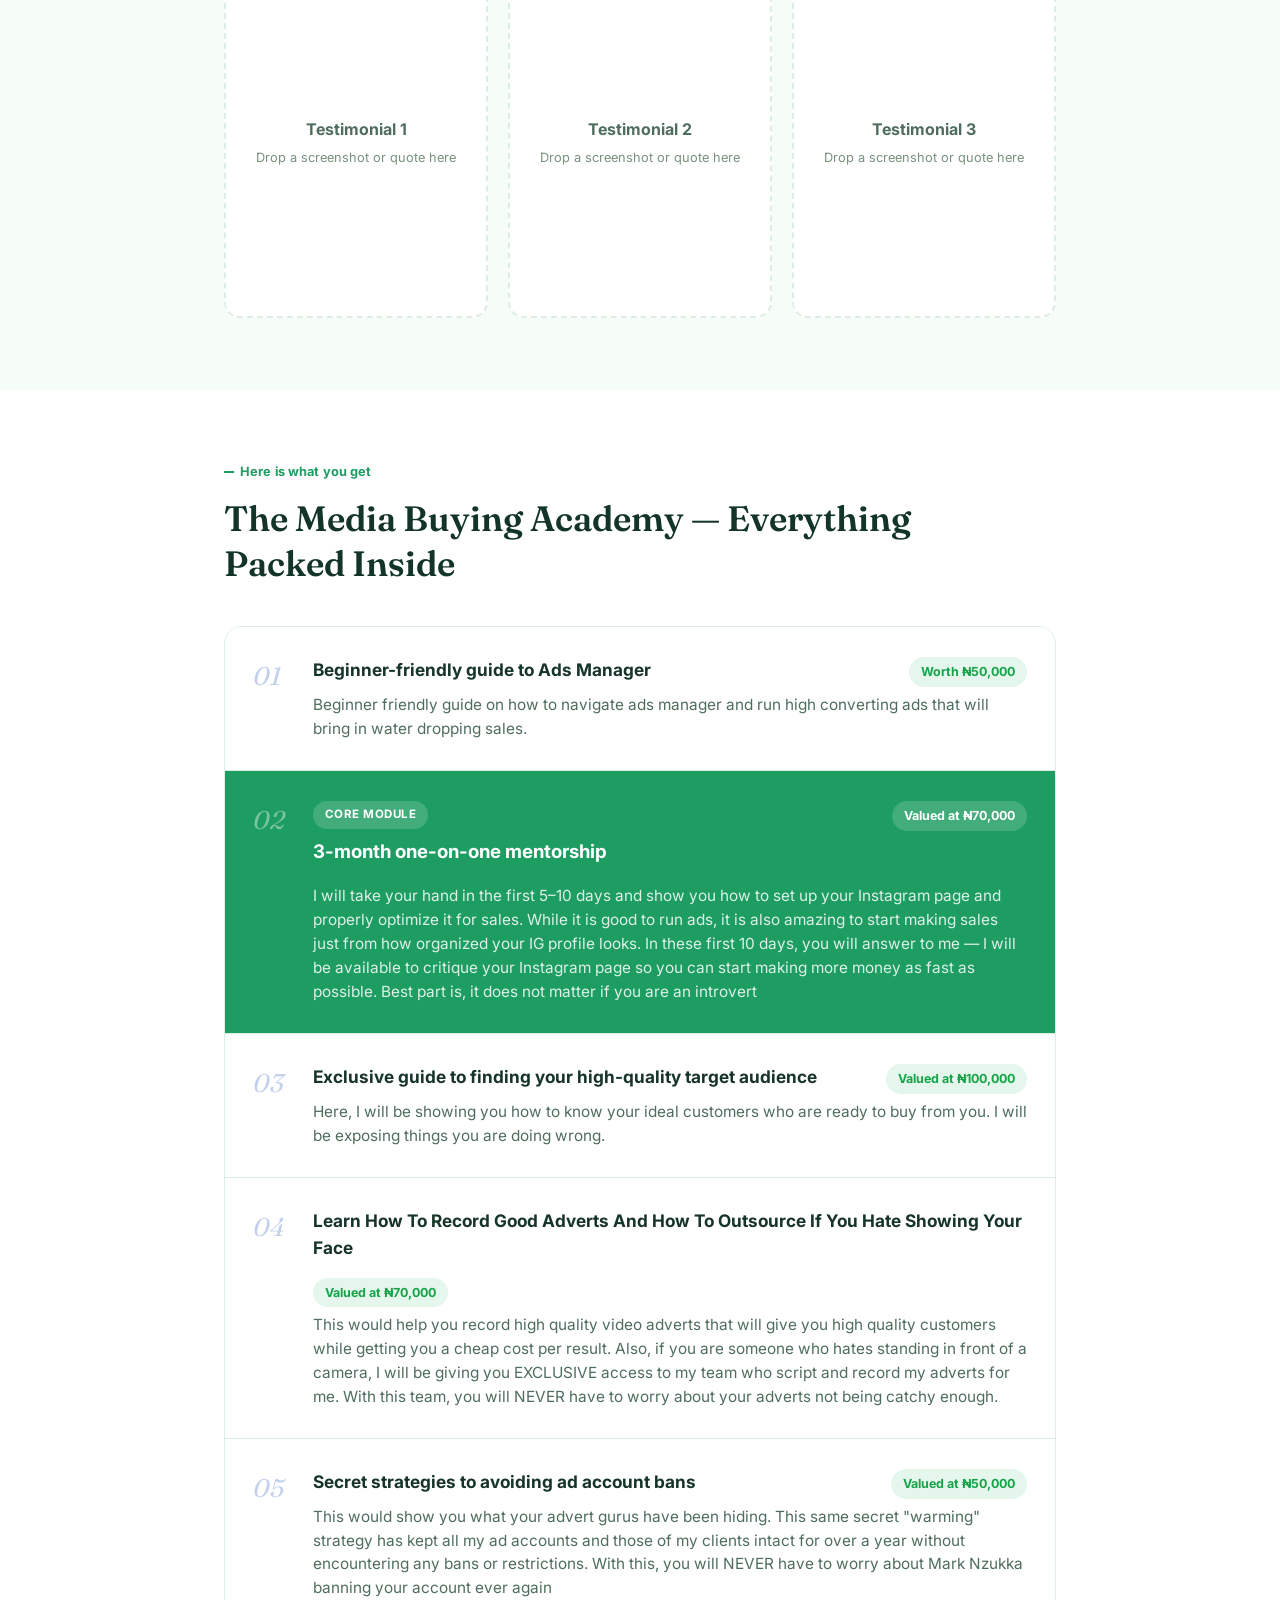
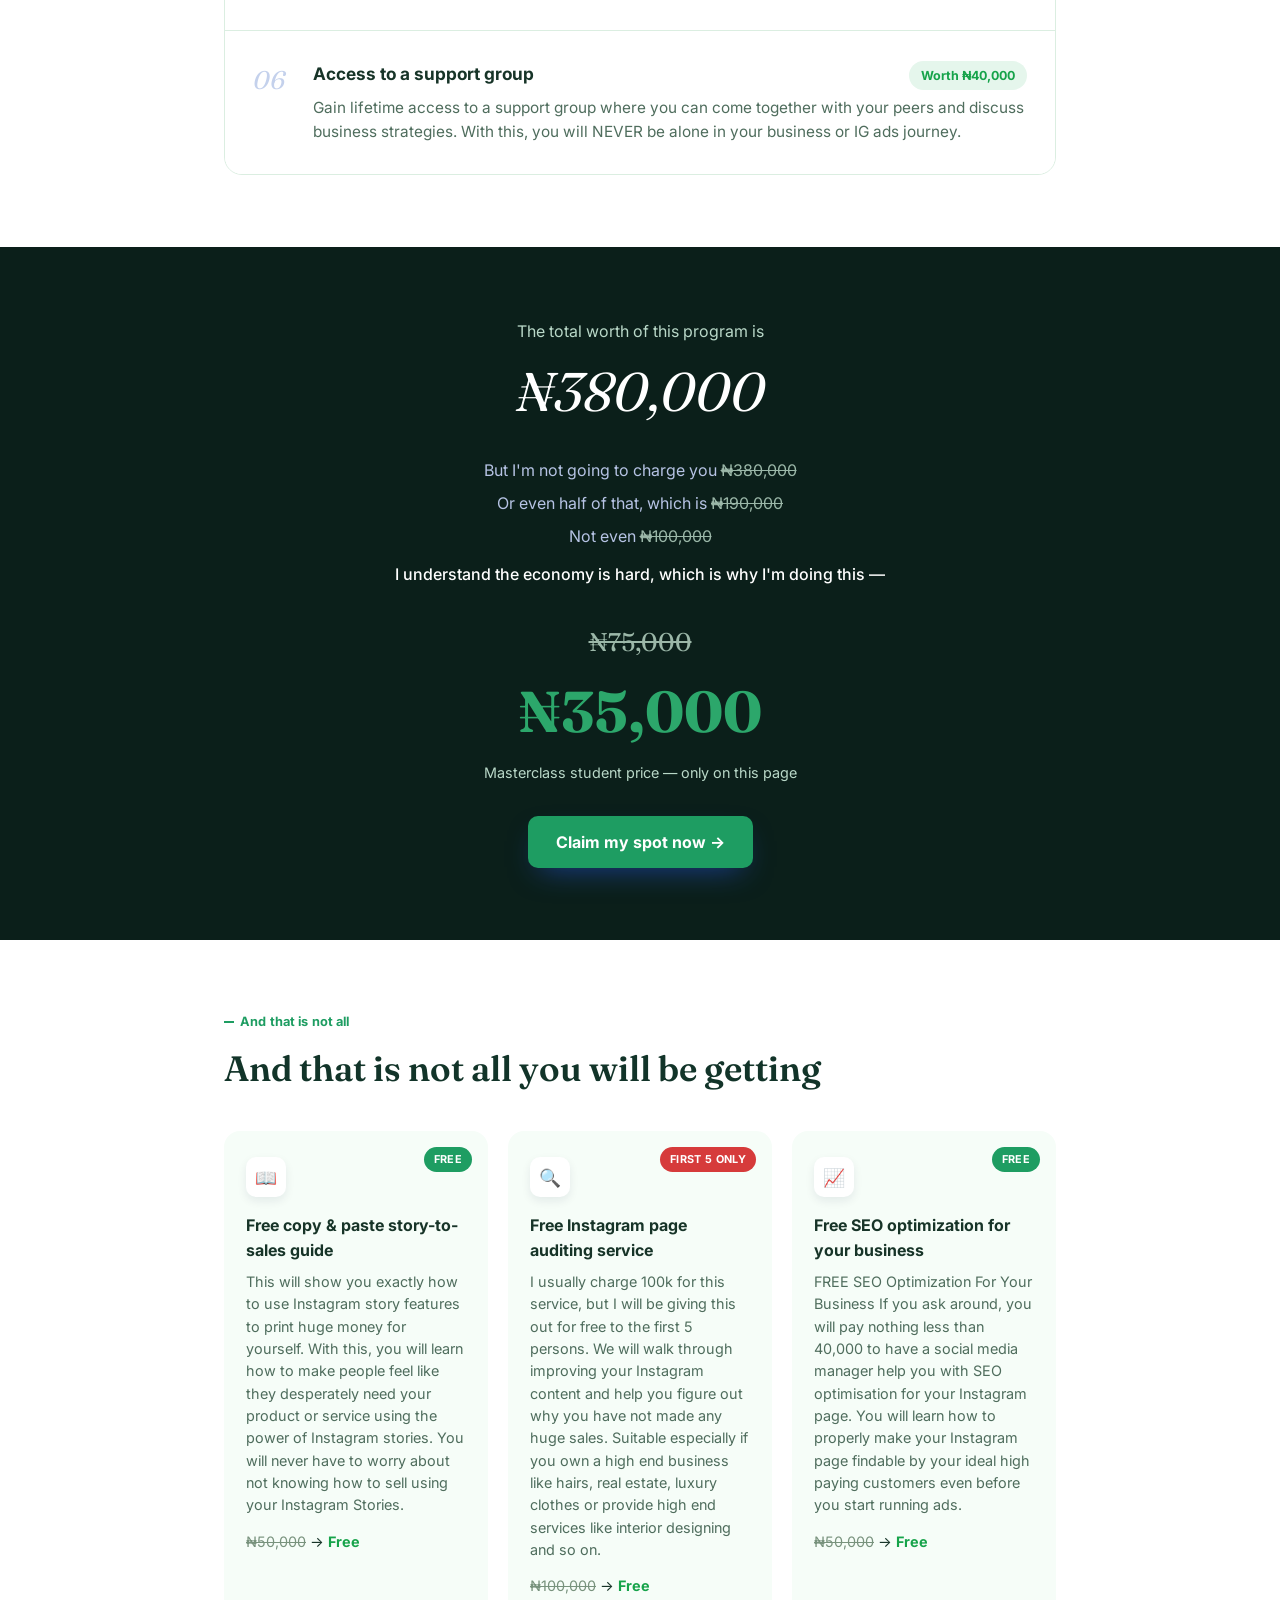
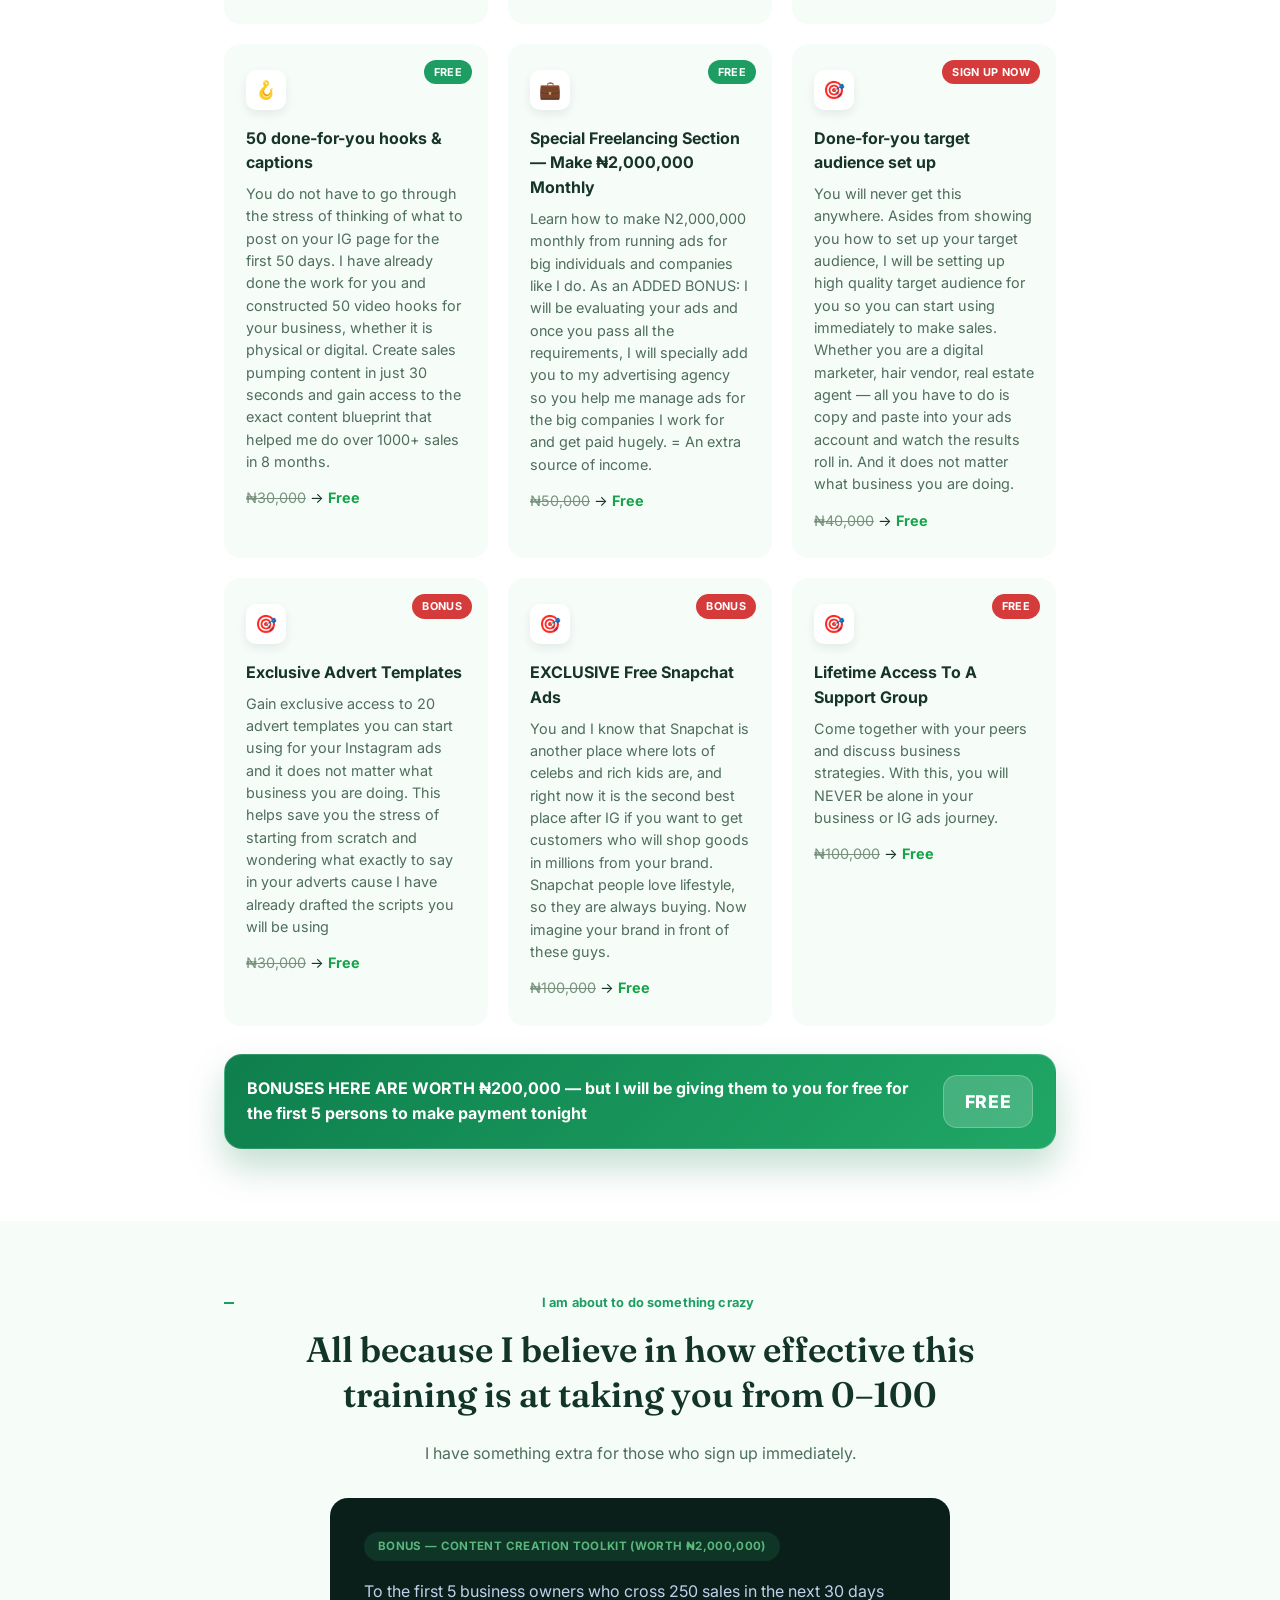
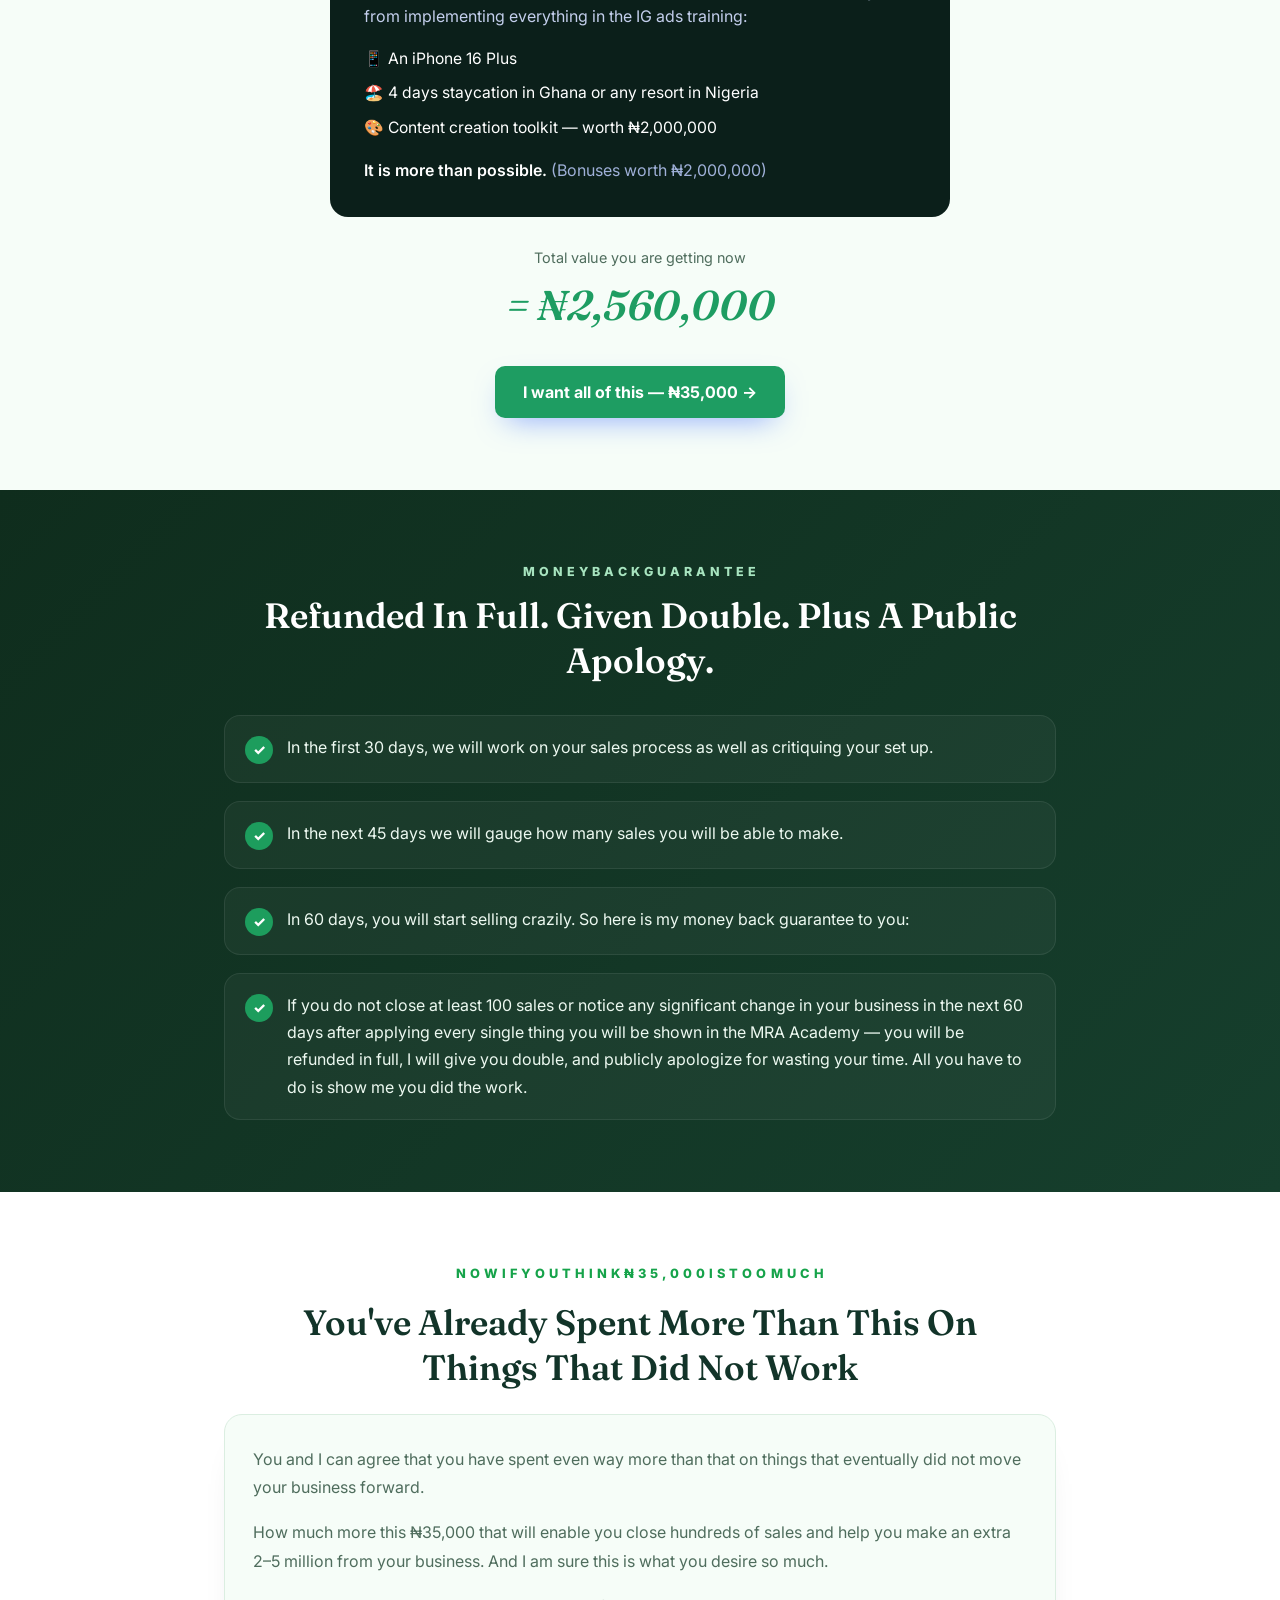
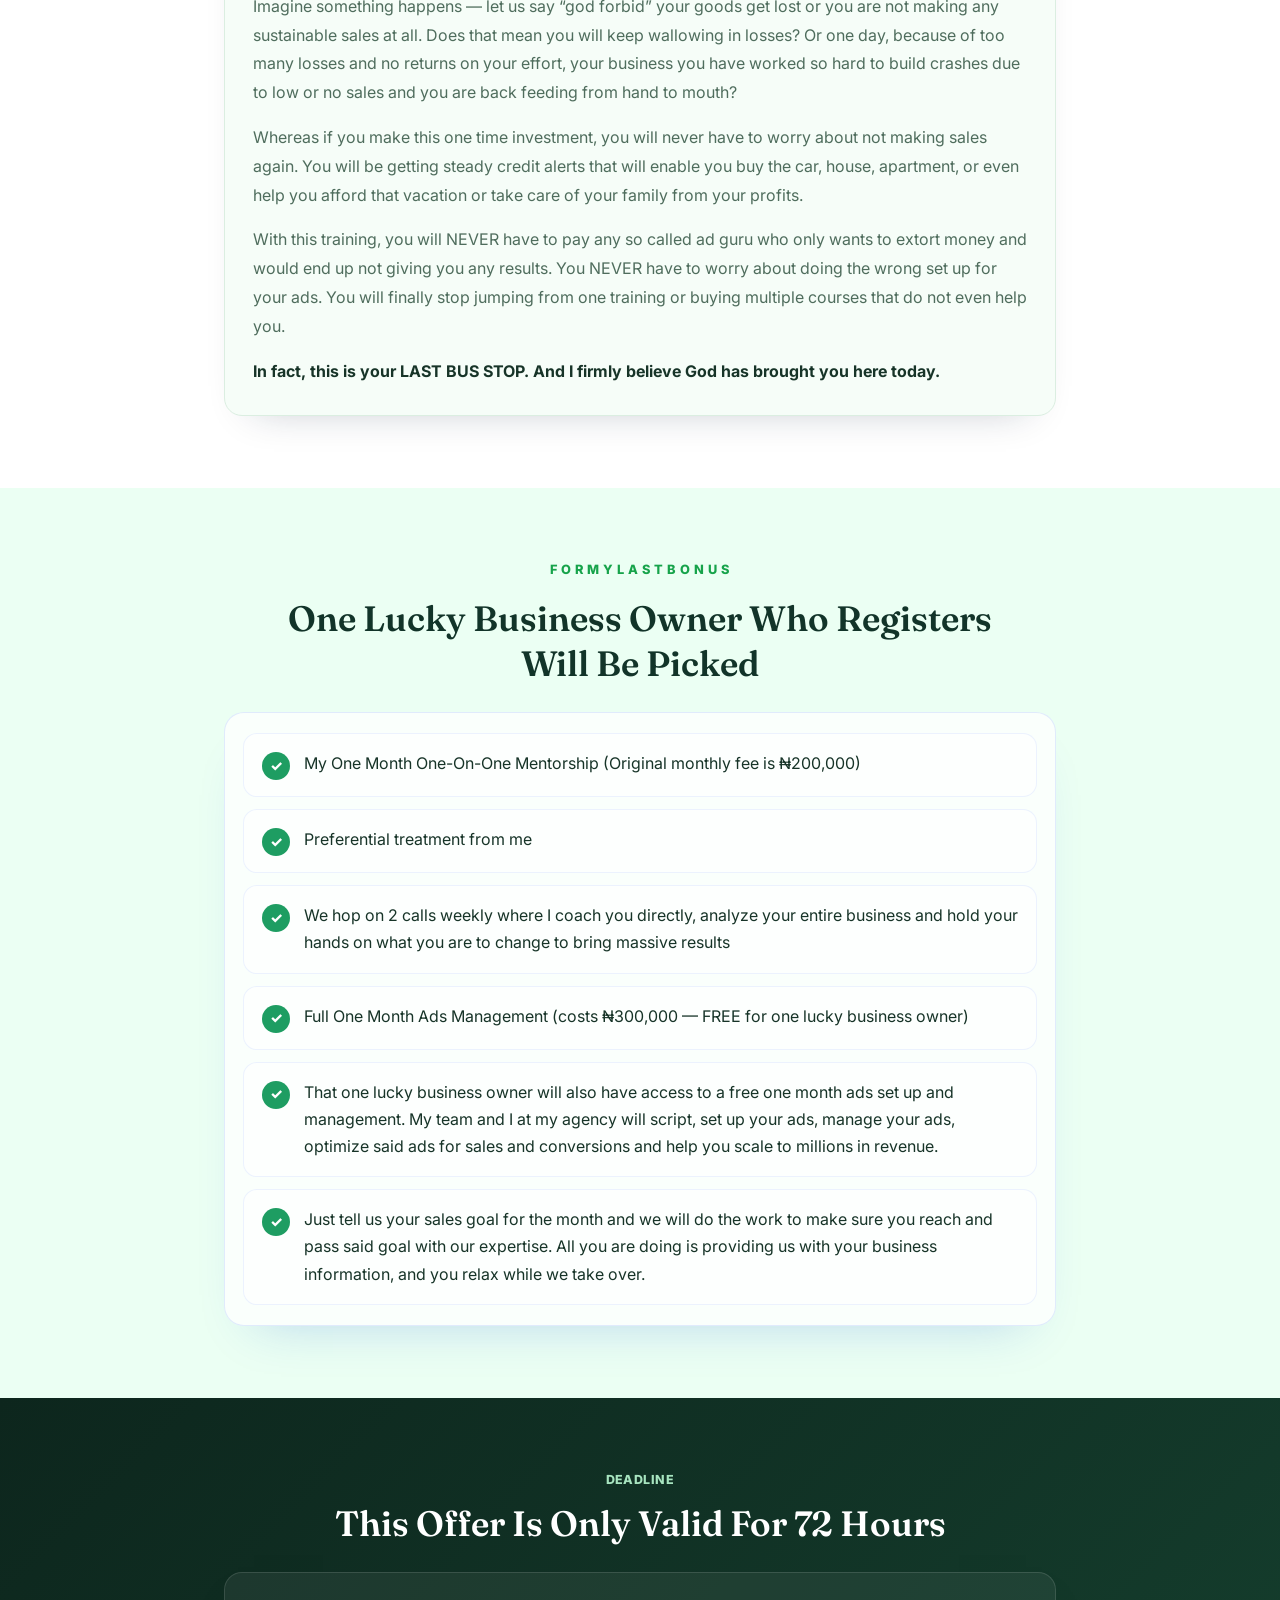
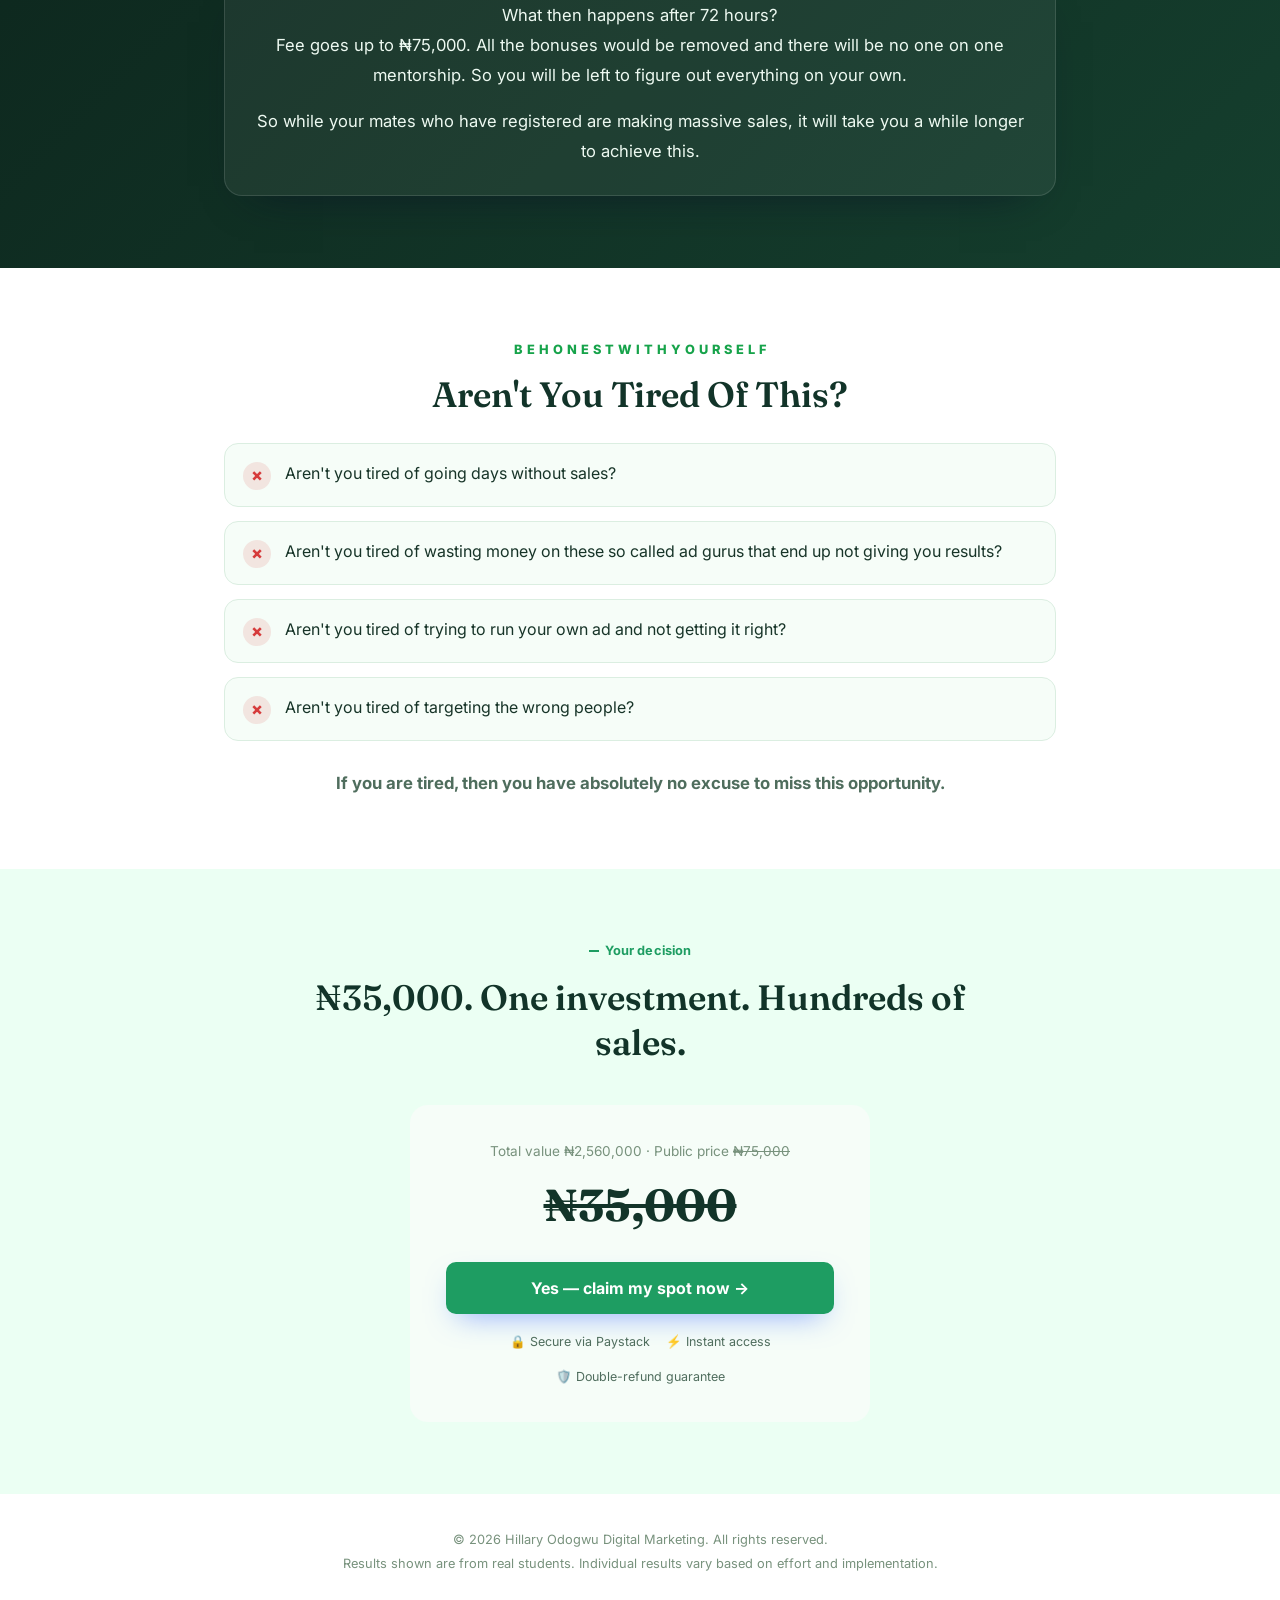
==== commit ea81c1e8: "new commit" ====
--- a/index.html
+++ b/index.html
@@ -1,309 +1,714 @@
-<!DOCTYPE html>
+<!doctype html>
 <html lang="en">
-<head>
-<meta charset="UTF-8">
-<meta name="viewport" content="width=device-width, initial-scale=1.0">
-<title>The MRA Academy — Instagram Ads Masterclass</title>
-<link rel="preconnect" href="https://fonts.googleapis.com">
-<link rel="preconnect" href="https://fonts.gstatic.com" crossorigin>
-<link href="https://fonts.googleapis.com/css2?family=Fraunces:ital,opsz,wght@0,9..144,500;0,9..144,600;0,9..144,700;1,9..144,600;1,9..144,700&family=Inter:wght@400;500;600;700;800&display=swap" rel="stylesheet">
-<link rel="stylesheet" href="styles.css">
-</head>
-<body>
-
-<!-- ============ HERO ============ -->
-<section class="hero">
-  <div class="wrap hero-wrap">
-    <span class="badge badge--dot">Unlocked — masterclass students only</span>
-
-    <h1 class="hero-title">
-      Your competitors are stealing your customers every single day —
-      while you worry about sales. And they do it
-      <em>without begging</em> or posting 5x a day.
-    </h1>
-
-    <p class="hero-sub">
-      The sweetest part is that it's the simplest training out there. The MRA Academy is a
-      fully stacked, copy-and-paste mentorship programme where you're guided step by step and
-      shown exactly how to run highly profitable IG ads — the kind that take you from your
-      present state to <strong>customers begging you to take their payments.</strong>
-    </p>
-
-    <div class="price-card">
-      <div class="price-row">
-        <div class="price-col">
-          <span class="price-label">Public price</span>
-          <span class="price-old">₦75,000</span>
-        </div>
-        <span class="price-arrow">→</span>
-        <div class="price-col price-col--main">
-          <span class="price-label price-label--light">Your student price</span>
-          <span class="price-new">₦35,000</span>
-        </div>
-      </div>
-      <p class="savings-pill">You save ₦40,000 — exclusive to masterclass students on this page</p>
-      <button class="btn btn--primary btn--block" data-cta>Claim my spot now — ₦35,000 →</button>
+  <head>
+    <meta charset="UTF-8" />
+    <meta name="viewport" content="width=device-width, initial-scale=1.0" />
+    <title>The Media Buying Academy — Instagram Ads Masterclass</title>
+    <link rel="preconnect" href="https://fonts.googleapis.com" />
+    <link rel="preconnect" href="https://fonts.gstatic.com" crossorigin />
+    <link
+      href="https://fonts.googleapis.com/css2?family=Fraunces:ital,opsz,wght@0,9..144,500;0,9..144,600;0,9..144,700;1,9..144,600;1,9..144,700&family=Inter:wght@400;500;600;700;800&display=swap"
+      rel="stylesheet"
+    />
+    <link rel="stylesheet" href="styles.css" />
+  </head>
+  <body>
+    <!-- ============ HERO ============ -->
+    <section class="hero">
+      <div class="wrap hero-wrap">
+        <span class="badge badge--dot"
+          >UNLOCKED — MASTERCLASS STUDENTS ONLY</span
+        >
+
+        <h1 class="hero-title">
+          Your Competitors Are <em>Stealing Your Customers</em> Every Single Day
+          While You Worry About Sales. And They Do It
+          <em>Without Begging</em> Or Posting 5x A Day.
+        </h1>
+
+        <p class="hero-sub">
+          The sweetest part is that it's the <b>simplest training out there</b>.
+          The Media Buying Academy is a fully stacked, copy-and-paste mentorship
+          programme where you will be guided like a baby and shown exactly how
+          to run highly profitable IG ads that will take you from your present
+          state to your
+          <strong>customers begging you to take their payments.</strong> which
+          results in all slots are filled or goods exhausted
+        </p>
+
+        <div class="price-card">
+          <div class="price-row">
+            <div class="price-col">
+              <span class="price-label">Public price</span>
+              <span class="price-old">₦75,000</span>
+            </div>
+            <span class="price-arrow">→</span>
+            <div class="price-col price-col--main">
+              <span class="price-label price-label--light"
+                >Your student price</span
+              >
+              <span class="price-new">₦35,000</span>
+            </div>
+          </div>
+          <p class="savings-pill">
+            You save ₦40,000 — exclusive to masterclass students on this page
+          </p>
+          <button class="btn btn--primary btn--block" data-cta>
+            Claim my spot now — ₦35,000 →
+          </button>
+        </div>
+        <div class="offer">
+          <div class="offer-points">
+            <span>Instant Access</span>
+            <span>Money-Back Guarantee Doubled</span>
+            <span>3 Months One-on-One Mentorship</span>
+          </div>
+
+          <div class="offer-actions">
+            <a href="checkout.html" class="offer-btn">GET INSTANT ACCESS</a>
+
+            <div class="offer-meta">
+              <small>
+                This offer is valid for 72 hours. Timer shows your page session.
+              </small>
+
+              <div class="offer-timer-wrap">
+                <span class="offer-timer-label">Offer ends in</span>
+                <div id="timer" class="offer-timer">72:00:00</div>
+              </div>
+            </div>
+          </div>
+        </div>
+      </div>
+    </section>
+
+    <!-- ============ PROOF / TESTIMONIALS ============ -->
+    <section class="section proof">
+      <div class="wrap">
+        <span class="eyebrow">Proof first</span>
+        <h2 class="section-title">
+          Take a look at some persons who came accross this opportunity and are
+          now swimming in massive sales for their business.
+        </h2>
+
+        <!-- TESTIMONIALS: paste your screenshots / quotes into this grid -->
+        <div class="testimonial-grid" id="testimonial-slot">
+          <div class="testimonial-placeholder">
+            <span>Testimonial 1</span>
+            <small>Drop a screenshot or quote here</small>
+          </div>
+          <div class="testimonial-placeholder">
+            <span>Testimonial 2</span>
+            <small>Drop a screenshot or quote here</small>
+          </div>
+          <div class="testimonial-placeholder">
+            <span>Testimonial 3</span>
+            <small>Drop a screenshot or quote here</small>
+          </div>
+        </div>
+      </div>
+    </section>
+
+    <!-- ============ WHAT YOU GET ============ -->
+    <section class="section modules">
+      <div class="wrap">
+        <span class="eyebrow">Here is what you get</span>
+        <h2 class="section-title">
+          The Media Buying Academy — Everything Packed Inside
+        </h2>
+
+        <div class="module-list">
+          <div class="module">
+            <span class="module-num">01</span>
+            <div class="module-body">
+              <div class="module-head">
+                <h3>Beginner-friendly guide to Ads Manager</h3>
+                <span class="worth-tag">Worth ₦50,000</span>
+              </div>
+              <p>
+                Beginner friendly guide on how to navigate ads manager and run
+                high converting ads that will bring in water dropping sales.
+              </p>
+            </div>
+          </div>
+
+          <div class="module module--core">
+            <span class="module-num">02</span>
+            <div class="module-body">
+              <div class="module-head">
+                <span class="core-tag">Core module</span>
+                <span class="worth-tag worth-tag--core">Valued at ₦70,000</span>
+              </div>
+              <h3>3-month one-on-one mentorship</h3>
+              <p>
+                I will take your hand in the first 5–10 days and show you how to
+                set up your Instagram page and properly optimize it for sales.
+                While it is good to run ads, it is also amazing to start making
+                sales just from how organized your IG profile looks. In these
+                first 10 days, you will answer to me — I will be available to
+                critique your Instagram page so you can start making more money
+                as fast as possible. Best part is, it does not matter if you are
+                an introvert
+              </p>
+            </div>
+          </div>
+
+          <div class="module">
+            <span class="module-num">03</span>
+            <div class="module-body">
+              <div class="module-head">
+                <h3>
+                  Exclusive guide to finding your high-quality target audience
+                </h3>
+                <span class="worth-tag">Valued at ₦100,000</span>
+              </div>
+              <p>
+                Here, I will be showing you how to know your ideal customers who
+                are ready to buy from you. I will be exposing things you are
+                doing wrong.
+              </p>
+            </div>
+          </div>
+
+          <div class="module">
+            <span class="module-num">04</span>
+            <div class="module-body">
+              <div class="module-head">
+                <h3>
+                  Learn How To Record Good Adverts And How To Outsource If You
+                  Hate Showing Your Face
+                </h3>
+                <span class="worth-tag">Valued at ₦70,000</span>
+              </div>
+              <p>
+                This would help you record high quality video adverts that will
+                give you high quality customers while getting you a cheap cost
+                per result. Also, if you are someone who hates standing in front
+                of a camera, I will be giving you EXCLUSIVE access to my team
+                who script and record my adverts for me. With this team, you
+                will NEVER have to worry about your adverts not being catchy
+                enough.
+              </p>
+            </div>
+          </div>
+
+          <div class="module">
+            <span class="module-num">05</span>
+            <div class="module-body">
+              <div class="module-head">
+                <h3>Secret strategies to avoiding ad account bans</h3>
+                <span class="worth-tag">Valued at ₦50,000</span>
+              </div>
+              <p>
+                This would show you what your advert gurus have been hiding.
+                This same secret "warming" strategy has kept all my ad accounts
+                and those of my clients intact for over a year without
+                encountering any bans or restrictions. With this, you will NEVER
+                have to worry about Mark Nzukka banning your account ever again
+              </p>
+            </div>
+          </div>
+
+          <div class="module">
+            <span class="module-num">06</span>
+            <div class="module-body">
+              <div class="module-head">
+                <h3>Access to a support group</h3>
+                <span class="worth-tag">Worth ₦40,000</span>
+              </div>
+              <p>
+                Gain lifetime access to a support group where you can come
+                together with your peers and discuss business strategies. With
+                this, you will NEVER be alone in your business or IG ads
+                journey.
+              </p>
+            </div>
+          </div>
+        </div>
+      </div>
+    </section>
+
+    <!-- ============ TOTAL WORTH / PRICE BREAKDOWN ============ -->
+    <section class="section worth">
+      <div class="wrap worth-wrap">
+        <p class="worth-intro">The total worth of this program is</p>
+        <p class="worth-total">₦380,000</p>
+
+        <div class="worth-steps">
+          <p>But I'm not going to charge you <s>₦380,000</s></p>
+          <p>Or even half of that, which is <s>₦190,000</s></p>
+          <p>Not even <s>₦100,000</s></p>
+          <p class="worth-context">
+            I understand the economy is hard, which is why I'm doing this —
+          </p>
+        </div>
+
+        <p class="worth-public"><s>₦75,000</s></p>
+        <p class="worth-final">₦35,000</p>
+        <p class="worth-caption">
+          Masterclass student price — only on this page
+        </p>
+
+        <button class="btn btn--primary" data-cta>Claim my spot now →</button>
+      </div>
+    </section>
+
+    <!-- ============ BONUS GRID ============ -->
+    <section class="section bonuses">
+      <div class="wrap">
+        <span class="eyebrow">And that is not all</span>
+        <h2 class="section-title">And that is not all you will be getting</h2>
+
+        <div class="bonus-grid">
+          <div class="bonus-card">
+            <span class="bonus-tag bonus-tag--free">Free</span>
+            <div class="bonus-icon">📖</div>
+            <h3>Free copy &amp; paste story-to-sales guide</h3>
+            <p>
+              This will show you exactly how to use Instagram story features to
+              print huge money for yourself. With this, you will learn how to
+              make people feel like they desperately need your product or
+              service using the power of Instagram stories. You will never have
+              to worry about not knowing how to sell using your Instagram
+              Stories.
+            </p>
+            <p class="bonus-price"><s>₦50,000</s> → <strong>Free</strong></p>
+          </div>
+
+          <div class="bonus-card">
+            <span class="bonus-tag bonus-tag--limited">First 5 only</span>
+            <div class="bonus-icon">🔍</div>
+            <h3>Free Instagram page auditing service</h3>
+            <p>
+              I usually charge 100k for this service, but I will be giving this
+              out for free to the first 5 persons. We will walk through
+              improving your Instagram content and help you figure out why you
+              have not made any huge sales. Suitable especially if you own a
+              high end business like hairs, real estate, luxury clothes or
+              provide high end services like interior designing and so on.
+            </p>
+            <p class="bonus-price"><s>₦100,000</s> → <strong>Free</strong></p>
+          </div>
+
+          <div class="bonus-card">
+            <span class="bonus-tag bonus-tag--free">Free</span>
+            <div class="bonus-icon">📈</div>
+            <h3>Free SEO optimization for your business</h3>
+            <p>
+              FREE SEO Optimization For Your Business If you ask around, you
+              will pay nothing less than 40,000 to have a social media manager
+              help you with SEO optimisation for your Instagram page. You will
+              learn how to properly make your Instagram page findable by your
+              ideal high paying customers even before you start running ads.
+            </p>
+            <p class="bonus-price"><s>₦50,000</s> → <strong>Free</strong></p>
+          </div>
+
+          <div class="bonus-card">
+            <span class="bonus-tag bonus-tag--free">Free</span>
+            <div class="bonus-icon">🪝</div>
+            <h3>50 done-for-you hooks &amp; captions</h3>
+            <p>
+              You do not have to go through the stress of thinking of what to
+              post on your IG page for the first 50 days. I have already done
+              the work for you and constructed 50 video hooks for your business,
+              whether it is physical or digital. Create sales pumping content in
+              just 30 seconds and gain access to the exact content blueprint
+              that helped me do over 1000+ sales in 8 months.
+            </p>
+            <p class="bonus-price"><s>₦30,000</s> → <strong>Free</strong></p>
+          </div>
+
+          <div class="bonus-card">
+            <span class="bonus-tag bonus-tag--free">Free</span>
+            <div class="bonus-icon">💼</div>
+            <h3>Special Freelancing Section — Make ₦2,000,000 Monthly</h3>
+            <p>
+              Learn how to make N2,000,000 monthly from running ads for big
+              individuals and companies like I do. As an ADDED BONUS: I will be
+              evaluating your ads and once you pass all the requirements, I will
+              specially add you to my advertising agency so you help me manage
+              ads for the big companies I work for and get paid hugely. = An
+              extra source of income.
+            </p>
+            <p class="bonus-price"><s>₦50,000</s> → <strong>Free</strong></p>
+          </div>
+
+          <div class="bonus-card">
+            <span class="bonus-tag bonus-tag--signup">Sign up now</span>
+            <div class="bonus-icon">🎯</div>
+            <h3>Done-for-you target audience set up</h3>
+            <p>
+              You will never get this anywhere. Asides from showing you how to
+              set up your target audience, I will be setting up high quality
+              target audience for you so you can start using immediately to make
+              sales. Whether you are a digital marketer, hair vendor, real
+              estate agent — all you have to do is copy and paste into your ads
+              account and watch the results roll in. And it does not matter what
+              business you are doing.
+            </p>
+            <p class="bonus-price"><s>₦40,000</s> → <strong>Free</strong></p>
+          </div>
+
+          <div class="bonus-card">
+            <span class="bonus-tag bonus-tag--signup">Bonus</span>
+            <div class="bonus-icon">🎯</div>
+            <h3>Exclusive Advert Templates</h3>
+            <p>
+              Gain exclusive access to 20 advert templates you can start using
+              for your Instagram ads and it does not matter what business you
+              are doing. This helps save you the stress of starting from scratch
+              and wondering what exactly to say in your adverts cause I have
+              already drafted the scripts you will be using
+            </p>
+            <p class="bonus-price"><s>₦30,000</s> → <strong>Free</strong></p>
+          </div>
+
+          <div class="bonus-card">
+            <span class="bonus-tag bonus-tag--signup">Bonus</span>
+            <div class="bonus-icon">🎯</div>
+            <h3>EXCLUSIVE Free Snapchat Ads</h3>
+            <p>
+              You and I know that Snapchat is another place where lots of celebs
+              and rich kids are, and right now it is the second best place after
+              IG if you want to get customers who will shop goods in millions
+              from your brand. Snapchat people love lifestyle, so they are
+              always buying. Now imagine your brand in front of these guys.
+            </p>
+            <p class="bonus-price"><s>₦100,000</s> → <strong>Free</strong></p>
+          </div>
+
+          <div class="bonus-card">
+            <span class="bonus-tag bonus-tag--signup">Free</span>
+            <div class="bonus-icon">🎯</div>
+            <h3>Lifetime Access To A Support Group</h3>
+            <p>
+              Come together with your peers and discuss business strategies.
+              With this, you will NEVER be alone in your business or IG ads
+              journey.
+            </p>
+            <p class="bonus-price"><s>₦100,000</s> → <strong>Free</strong></p>
+          </div>
+        </div>
+
+        <div class="bonus-highlight">
+          <p>
+            BONUSES HERE ARE WORTH ₦200,000 — but I will be giving them to you
+            for free for the first 5 persons to make payment tonight
+          </p>
+          <span class="bonus-highlight-badge">FREE</span>
+        </div>
+      </div>
+    </section>
+
+    <!-- ============ CRAZY BONUS STACK ============ -->
+    <section class="section crazy">
+      <div class="wrap">
+        <span class="eyebrow">I am about to do something crazy</span>
+        <h2 class="section-title">
+          All because I believe in how effective this training is at taking you
+          from 0–100
+        </h2>
+        <p class="crazy-sub">
+          I have something extra for those who sign up immediately.
+        </p>
+
+        <div class="crazy-card">
+          <span class="crazy-tag"
+            >Bonus — content creation toolkit (worth ₦2,000,000)</span
+          >
+          <p class="crazy-desc">
+            To the first 5 business owners who cross 250 sales in the next 30
+            days from implementing everything in the IG ads training:
+          </p>
+          <ul class="crazy-list">
+            <li>📱 An iPhone 16 Plus</li>
+            <li>🏖️ 4 days staycation in Ghana or any resort in Nigeria</li>
+            <li>🎨 Content creation toolkit — worth ₦2,000,000</li>
+          </ul>
+          <p class="crazy-note">
+            It is more than possible. <span>(Bonuses worth ₦2,000,000)</span>
+          </p>
+        </div>
+
+        <p class="crazy-total-label">Total value you are getting now</p>
+        <p class="crazy-total">= ₦2,560,000</p>
+        <button class="btn btn--primary" data-cta>
+          I want all of this — ₦35,000 →
+        </button>
+      </div>
+    </section>
+
+    <!-- ============ MONEY-BACK GUARANTEE ============ -->
+    <section class="section guarantee">
+      <div class="wrap guarantee-wrap">
+        <p class="guarantee-kicker">M O N E Y B A C K G U A R A N T E E</p>
+        <h2 class="section-title guarantee-title">
+          Refunded In Full. Given Double. Plus A Public Apology.
+        </h2>
+
+        <div class="guarantee-list">
+          <div class="guarantee-item">
+            <span class="check">✓</span>
+            <p>
+              In the first 30 days, we will work on your sales process as well
+              as critiquing your set up.
+            </p>
+          </div>
+          <div class="guarantee-item">
+            <span class="check">✓</span>
+            <p>
+              In the next 45 days we will gauge how many sales you will be able
+              to make.
+            </p>
+          </div>
+          <div class="guarantee-item">
+            <span class="check">✓</span>
+            <p>
+              In 60 days, you will start selling crazily. So here is my money
+              back guarantee to you:
+            </p>
+          </div>
+          <div class="guarantee-item">
+            <span class="check">✓</span>
+            <p>
+              If you do not close at least 100 sales or notice any significant
+              change in your business in the next 60 days after applying every
+              single thing you will be shown in the MRA Academy — you will be
+              refunded in full, I will give you double, and publicly apologize
+              for wasting your time. All you have to do is show me you did the
+              work.
+            </p>
+          </div>
+        </div>
+      </div>
+    </section>
+
+    <!-- ============ PRICE OBJECTION ============ -->
+    <section class="section objection">
+      <div class="wrap objection-wrap">
+        <p class="objection-kicker">
+          N O W I F Y O U T H I N K ₦ 3 5 , 0 0 0 I S T O O M U C H
+        </p>
+        <h2 class="section-title objection-title">
+          You've Already Spent More Than This On Things That Did Not Work
+        </h2>
+
+        <div class="objection-body">
+          <p>
+            You and I can agree that you have spent even way more than that on
+            things that eventually did not move your business forward.
+          </p>
+          <p>
+            How much more this ₦35,000 that will enable you close hundreds of
+            sales and help you make an extra 2–5 million from your business. And
+            I am sure this is what you desire so much.
+          </p>
+          <p>
+            Imagine something happens — let us say “god forbid” your goods get
+            lost or you are not making any sustainable sales at all. Does that
+            mean you will keep wallowing in losses? Or one day, because of too
+            many losses and no returns on your effort, your business you have
+            worked so hard to build crashes due to low or no sales and you are
+            back feeding from hand to mouth?
+          </p>
+          <p>
+            Whereas if you make this one time investment, you will never have to
+            worry about not making sales again. You will be getting steady
+            credit alerts that will enable you buy the car, house, apartment, or
+            even help you afford that vacation or take care of your family from
+            your profits.
+          </p>
+          <p>
+            With this training, you will NEVER have to pay any so called ad guru
+            who only wants to extort money and would end up not giving you any
+            results. You NEVER have to worry about doing the wrong set up for
+            your ads. You will finally stop jumping from one training or buying
+            multiple courses that do not even help you.
+          </p>
+          <p class="objection-final">
+            In fact, this is your LAST BUS STOP. And I firmly believe God has
+            brought you here today.
+          </p>
+        </div>
+      </div>
+    </section>
+
+    <!-- ============ LAST BONUS ============ -->
+    <section class="section last-bonus">
+      <div class="wrap last-bonus-wrap">
+        <p class="last-bonus-kicker">F O R M Y L A S T B O N U S</p>
+        <h2 class="section-title last-bonus-title">
+          One Lucky Business Owner Who Registers Will Be Picked
+        </h2>
+
+        <div class="last-bonus-card">
+          <div class="last-bonus-item">
+            <span class="check">✓</span>
+            <p>
+              My One Month One-On-One Mentorship (Original monthly fee is
+              ₦200,000)
+            </p>
+          </div>
+          <div class="last-bonus-item">
+            <span class="check">✓</span>
+            <p>Preferential treatment from me</p>
+          </div>
+          <div class="last-bonus-item">
+            <span class="check">✓</span>
+            <p>
+              We hop on 2 calls weekly where I coach you directly, analyze your
+              entire business and hold your hands on what you are to change to
+              bring massive results
+            </p>
+          </div>
+          <div class="last-bonus-item">
+            <span class="check">✓</span>
+            <p>
+              Full One Month Ads Management (costs ₦300,000 — FREE for one lucky
+              business owner)
+            </p>
+          </div>
+          <div class="last-bonus-item">
+            <span class="check">✓</span>
+            <p>
+              That one lucky business owner will also have access to a free one
+              month ads set up and management. My team and I at my agency will
+              script, set up your ads, manage your ads, optimize said ads for
+              sales and conversions and help you scale to millions in revenue.
+            </p>
+          </div>
+          <div class="last-bonus-item">
+            <span class="check">✓</span>
+            <p>
+              Just tell us your sales goal for the month and we will do the work
+              to make sure you reach and pass said goal with our expertise. All
+              you are doing is providing us with your business information, and
+              you relax while we take over.
+            </p>
+          </div>
+        </div>
+      </div>
+    </section>
+
+    <!-- ============ DEADLINE ============ -->
+    <section class="section deadline">
+      <div class="wrap deadline-wrap">
+        <p class="deadline-kicker">DEADLINE</p>
+        <h2 class="section-title deadline-title">
+          This Offer Is Only Valid For 72 Hours
+        </h2>
+
+        <div class="deadline-card">
+          <p>
+            What then happens after 72 hours?<br />
+            Fee goes up to ₦75,000. All the bonuses would be removed and there
+            will be no one on one mentorship. So you will be left to figure out
+            everything on your own.
+          </p>
+          <p>
+            So while your mates who have registered are making massive sales, it
+            will take you a while longer to achieve this.
+          </p>
+        </div>
+      </div>
+    </section>
+
+    <!-- ============ HONESTY CHECK ============ -->
+    <section class="section honesty">
+      <div class="wrap honesty-wrap">
+        <p class="honesty-kicker">B E H O N E S T W I T H Y O U R S E L F</p>
+        <h2 class="section-title honesty-title">Aren't You Tired Of This?</h2>
+
+        <div class="honesty-list">
+          <div class="honesty-item">
+            <span class="cross">✗</span>
+            <p>Aren't you tired of going days without sales?</p>
+          </div>
+          <div class="honesty-item">
+            <span class="cross">✗</span>
+            <p>
+              Aren't you tired of wasting money on these so called ad gurus that
+              end up not giving you results?
+            </p>
+          </div>
+          <div class="honesty-item">
+            <span class="cross">✗</span>
+            <p>
+              Aren't you tired of trying to run your own ad and not getting it
+              right?
+            </p>
+          </div>
+          <div class="honesty-item">
+            <span class="cross">✗</span>
+            <p>Aren't you tired of targeting the wrong people?</p>
+          </div>
+        </div>
+
+        <p class="honesty-final">
+          If you are tired, then you have absolutely no excuse to miss this
+          opportunity.
+        </p>
+      </div>
+    </section>
+
+    <!-- ============ FINAL DECISION ============ -->
+    <section class="section decision">
+      <div class="wrap decision-wrap">
+        <span class="eyebrow">Your decision</span>
+        <h2 class="section-title">
+          ₦35,000. One investment. Hundreds of sales.
+        </h2>
+
+        <div class="decision-card">
+          <p class="decision-meta">
+            Total value ₦2,560,000 · Public price <s>₦75,000</s>
+          </p>
+          <p class="decision-price"><s>₦35,000</s></p>
+          <button class="btn btn--primary btn--block" data-cta>
+            Yes — claim my spot now →
+          </button>
+          <div class="decision-trust">
+            <span>🔒 Secure via Paystack</span>
+            <span>⚡ Instant access</span>
+            <span>🛡️ Double-refund guarantee</span>
+          </div>
+        </div>
+      </div>
+    </section>
+
+    <footer class="footer">
+      <p>© 2026 Hillary Odogwu Digital Marketing. All rights reserved.</p>
+      <p>
+        Results shown are from real students. Individual results vary based on
+        effort and implementation.
+      </p>
+    </footer>
+
+    <!-- ============ STICKY BOTTOM BAR ============ -->
+    <div class="sticky-bar">
+      <div class="sticky-price">
+        <span class="sticky-label">Student-only price:</span>
+        <s>₦75,000</s> <strong>₦35,000</strong>
+      </div>
+      <div class="sticky-timer" id="countdown">20:00</div>
+      <button class="btn btn--primary btn--sticky" data-cta>
+        Claim my spot →
+      </button>
     </div>
-  </div>
-</section>
-
-<!-- ============ PROOF / TESTIMONIALS ============ -->
-<section class="section proof">
-  <div class="wrap">
-    <span class="eyebrow">Proof first</span>
-    <h2 class="section-title">
-      People who found this opportunity and are now swimming in sales for their business
-    </h2>
-
-    <!-- TESTIMONIALS: paste your screenshots / quotes into this grid -->
-    <div class="testimonial-grid" id="testimonial-slot">
-      <div class="testimonial-placeholder">
-        <span>Testimonial 1</span>
-        <small>Drop a screenshot or quote here</small>
-      </div>
-      <div class="testimonial-placeholder">
-        <span>Testimonial 2</span>
-        <small>Drop a screenshot or quote here</small>
-      </div>
-      <div class="testimonial-placeholder">
-        <span>Testimonial 3</span>
-        <small>Drop a screenshot or quote here</small>
+
+    <!-- ============ SOCIAL PROOF POPUP ============ -->
+    <div class="proof-popup" id="proof-popup">
+      <div class="proof-avatar" id="proof-avatar">A</div>
+      <div class="proof-body">
+        <p class="proof-name" id="proof-name">Adaeze from Umuahia</p>
+        <p class="proof-time">Just now</p>
+        <p class="proof-status">just locked in their spot ✅</p>
+        <p class="proof-slots">🔥 1 slot left</p>
+        <div class="proof-bar"><span></span></div>
       </div>
     </div>
-  </div>
-</section>
-
-<!-- ============ WHAT YOU GET ============ -->
-<section class="section modules">
-  <div class="wrap">
-    <span class="eyebrow">Here is what you get</span>
-    <h2 class="section-title">The MRA Academy — everything packed inside</h2>
-
-    <div class="module-list">
-      <div class="module">
-        <span class="module-num">01</span>
-        <div class="module-body">
-          <div class="module-head">
-            <h3>Beginner-friendly guide to Ads Manager</h3>
-            <span class="worth-tag">Worth ₦50,000</span>
-          </div>
-          <p>Navigate Ads Manager with confidence and run high-converting ads that bring in water-dropping sales.</p>
-        </div>
-      </div>
-
-      <div class="module module--core">
-        <span class="module-num">02</span>
-        <div class="module-body">
-          <div class="module-head">
-            <span class="core-tag">Core module</span>
-            <span class="worth-tag worth-tag--core">Valued at ₦70,000</span>
-          </div>
-          <h3>3-month one-on-one mentorship</h3>
-          <p>Your hand held for the first 5–10 days while you set up and optimize your Instagram page for sales — because a well-organized profile sells before an ad even runs. You'll have direct access for a full critique of your page. Best part: it doesn't matter if you're an introvert.</p>
-        </div>
-      </div>
-
-      <div class="module">
-        <span class="module-num">03</span>
-        <div class="module-body">
-          <div class="module-head">
-            <h3>Exclusive guide to finding your high-quality target audience</h3>
-            <span class="worth-tag">Valued at ₦100,000</span>
-          </div>
-          <p>Learn exactly how to identify the ideal customers who are ready to buy from you — including what you're currently doing wrong.</p>
-        </div>
-      </div>
-
-      <div class="module">
-        <span class="module-num">04</span>
-        <div class="module-body">
-          <div class="module-head">
-            <h3>Recording adverts that convert (or outsourcing them)</h3>
-            <span class="worth-tag">Valued at ₦70,000</span>
-          </div>
-          <p>Record high-quality video adverts that attract better customers at a lower cost per result. Camera-shy? Get exclusive access to the team that scripts and records adverts for you — so catchiness is never a worry.</p>
-        </div>
-      </div>
-
-      <div class="module">
-        <span class="module-num">05</span>
-        <div class="module-body">
-          <div class="module-head">
-            <h3>Secret strategies to avoiding ad account bans</h3>
-            <span class="worth-tag">Valued at ₦50,000</span>
-          </div>
-          <p>The same "warming" strategy that's kept accounts intact for over a year without a single ban or restriction — a technique most advert gurus keep to themselves.</p>
-        </div>
-      </div>
-
-      <div class="module">
-        <span class="module-num">06</span>
-        <div class="module-body">
-          <div class="module-head">
-            <h3>Access to a support group</h3>
-            <span class="worth-tag">Worth ₦40,000</span>
-          </div>
-          <p>Lifetime access to a group of peers to discuss business and ad strategy with — you're never alone in your IG ads journey.</p>
-        </div>
-      </div>
-    </div>
-  </div>
-</section>
-
-<!-- ============ TOTAL WORTH / PRICE BREAKDOWN ============ -->
-<section class="section worth">
-  <div class="wrap worth-wrap">
-    <p class="worth-intro">The total worth of this program is</p>
-    <p class="worth-total">₦380,000</p>
-
-    <div class="worth-steps">
-      <p>But I'm not going to charge you <s>₦380,000</s></p>
-      <p>Or even half of that, which is <s>₦190,000</s></p>
-      <p>Not even <s>₦100,000</s></p>
-      <p class="worth-context">I understand the economy is hard, which is why I'm doing this —</p>
-    </div>
-
-    <p class="worth-public"><s>₦75,000</s></p>
-    <p class="worth-final">₦35,000</p>
-    <p class="worth-caption">Masterclass student price — only on this page</p>
-
-    <button class="btn btn--primary" data-cta>Claim my spot now →</button>
-  </div>
-</section>
-
-<!-- ============ BONUS GRID ============ -->
-<section class="section bonuses">
-  <div class="wrap">
-    <span class="eyebrow">And that is not all</span>
-    <h2 class="section-title">And that is not all you will be getting</h2>
-
-    <div class="bonus-grid">
-      <div class="bonus-card">
-        <span class="bonus-tag bonus-tag--free">Free</span>
-        <div class="bonus-icon">📖</div>
-        <h3>Free copy &amp; paste story-to-sales guide</h3>
-        <p>Exactly how to use Instagram story features to print huge money for yourself — never worry about how to sell using stories again.</p>
-        <p class="bonus-price"><s>₦50,000</s> → <strong>Free</strong></p>
-      </div>
-
-      <div class="bonus-card">
-        <span class="bonus-tag bonus-tag--limited">First 5 only</span>
-        <div class="bonus-icon">🔍</div>
-        <h3>Free Instagram page auditing service</h3>
-        <p>Usually ₦100k. The first 5 people get a full walkthrough of their content and exactly why they haven't made huge sales yet.</p>
-        <p class="bonus-price"><s>₦100,000</s> → <strong>Free</strong></p>
-      </div>
-
-      <div class="bonus-card">
-        <span class="bonus-tag bonus-tag--free">Free</span>
-        <div class="bonus-icon">📈</div>
-        <h3>Free SEO optimization for your business</h3>
-        <p>Learn to make your Instagram page findable by your ideal, high-paying customers — even before you start running ads.</p>
-        <p class="bonus-price"><s>₦50,000</s> → <strong>Free</strong></p>
-      </div>
-
-      <div class="bonus-card">
-        <span class="bonus-tag bonus-tag--free">Free</span>
-        <div class="bonus-icon">🪝</div>
-        <h3>50 done-for-you hooks &amp; captions</h3>
-        <p>A ready bank of scroll-stopping hooks and captions for your IG posts — never stare at a blank caption box again.</p>
-        <p class="bonus-price"><s>₦30,000</s> → <strong>Free</strong></p>
-      </div>
-
-      <div class="bonus-card">
-        <span class="bonus-tag bonus-tag--free">Free</span>
-        <div class="bonus-icon">💼</div>
-        <h3>Special freelancing section</h3>
-        <p>How to make an extra ₦2,000,000 monthly running ads for other businesses, once you've mastered it for your own.</p>
-        <p class="bonus-price"><s>₦60,000</s> → <strong>Free</strong></p>
-      </div>
-
-      <div class="bonus-card">
-        <span class="bonus-tag bonus-tag--signup">Sign up now</span>
-        <div class="bonus-icon">🎯</div>
-        <h3>Done-for-you target audience set up</h3>
-        <p>You won't find this anywhere else — your ideal audience mapped out and ready before you spend a single naira on ads.</p>
-        <p class="bonus-price"><s>₦40,000</s> → <strong>Free</strong></p>
-      </div>
-    </div>
-  </div>
-</section>
-
-<!-- ============ CRAZY BONUS STACK ============ -->
-<section class="section crazy">
-  <div class="wrap">
-    <span class="eyebrow">I am about to do something crazy</span>
-    <h2 class="section-title">
-      All because I believe in how effective this training is at taking you from 0–100
-    </h2>
-    <p class="crazy-sub">I have something extra for those who sign up immediately.</p>
-
-    <div class="crazy-card">
-      <span class="crazy-tag">Bonus — content creation toolkit (worth ₦2,000,000)</span>
-      <p class="crazy-desc">
-        To the first 5 business owners who cross 250 sales in the next 30 days from
-        implementing everything in the IG ads training:
-      </p>
-      <ul class="crazy-list">
-        <li>📱 An iPhone 16 Plus</li>
-        <li>🏖️ 4 days staycation in Ghana or any resort in Nigeria</li>
-        <li>🎨 Content creation toolkit — worth ₦2,000,000</li>
-      </ul>
-      <p class="crazy-note">It is more than possible. <span>(Bonuses worth ₦2,000,000)</span></p>
-    </div>
-
-    <p class="crazy-total-label">Total value you are getting now</p>
-    <p class="crazy-total">= ₦2,560,000</p>
-    <button class="btn btn--primary" data-cta>I want all of this — ₦35,000 →</button>
-  </div>
-</section>
-
-<!-- ============ FINAL DECISION ============ -->
-<section class="section decision">
-  <div class="wrap decision-wrap">
-    <span class="eyebrow">Your decision</span>
-    <h2 class="section-title">₦35,000. One investment. Hundreds of sales.</h2>
-
-    <div class="decision-card">
-      <p class="decision-meta">Total value ₦2,560,000 · Public price <s>₦75,000</s></p>
-      <p class="decision-price"><s>₦35,000</s></p>
-      <button class="btn btn--primary btn--block" data-cta>Yes — claim my spot now →</button>
-      <div class="decision-trust">
-        <span>🔒 Secure via Paystack</span>
-        <span>⚡ Instant access</span>
-        <span>🛡️ Double-refund guarantee</span>
-      </div>
-    </div>
-  </div>
-</section>
-
-<footer class="footer">
-  <p>© 2026 Hillary Odogwu Digital Marketing. All rights reserved.</p>
-  <p>Results shown are from real students. Individual results vary based on effort and implementation.</p>
-</footer>
-
-<!-- ============ STICKY BOTTOM BAR ============ -->
-<div class="sticky-bar">
-  <div class="sticky-price">
-    <span class="sticky-label">Student-only price:</span>
-    <s>₦75,000</s> <strong>₦35,000</strong>
-  </div>
-  <div class="sticky-timer" id="countdown">20:00</div>
-  <button class="btn btn--primary btn--sticky" data-cta>Claim my spot →</button>
-</div>
-
-<!-- ============ SOCIAL PROOF POPUP ============ -->
-<div class="proof-popup" id="proof-popup">
-  <div class="proof-avatar" id="proof-avatar">A</div>
-  <div class="proof-body">
-    <p class="proof-name" id="proof-name">Adaeze from Umuahia</p>
-    <p class="proof-time">Just now</p>
-    <p class="proof-status">just locked in their spot ✅</p>
-    <p class="proof-slots">🔥 1 slot left</p>
-    <div class="proof-bar"><span></span></div>
-  </div>
-</div>
-
-<script src="script.js"></script>
-</body>
+
+    <script src="script.js"></script>
+  </body>
 </html>
--- a/styles.css
+++ b/styles.css
@@ -1,26 +1,30 @@
 :root {
-  --navy: #0f1e3d;
-  --navy-deep: #0a1530;
-  --blue: #2a5cff;
-  --blue-dark: #1c46e0;
-  --bg: #eef3fc;
-  --bg-soft: #f6f9fe;
+  --navy: #123429;
+  --navy-deep: #0b1f1a;
+  --blue: #1e9d62;
+  --blue-dark: #127a4b;
+  --bg: #edf9f1;
+  --bg-soft: #f6fdf8;
   --white: #ffffff;
-  --ink: #16213d;
-  --muted: #5b6b8c;
-  --muted-light: #8695b3;
+  --ink: #173428;
+  --muted: #4f6d5d;
+  --muted-light: #78927d;
   --green: #16a34a;
   --green-bg: #e5f6ec;
   --red: #d63b3b;
-  --line: #dde5f5;
-  --shadow: 0 20px 45px -25px rgba(15, 30, 61, 0.35);
+  --line: #dbeee1;
+  --shadow: 0 20px 45px -25px rgba(16, 66, 43, 0.35);
 
   --font-display: "Fraunces", Georgia, serif;
   --font-body: "Inter", -apple-system, BlinkMacSystemFont, sans-serif;
 }
 
-* { box-sizing: border-box; }
-html { scroll-behavior: smooth; }
+* {
+  box-sizing: border-box;
+}
+html {
+  scroll-behavior: smooth;
+}
 
 body {
   margin: 0;
@@ -38,7 +42,10 @@
   padding: 0 24px;
 }
 
-img { max-width: 100%; display: block; }
+img {
+  max-width: 100%;
+  display: block;
+}
 
 /* ---------- Buttons ---------- */
 .btn {
@@ -51,12 +58,22 @@
   cursor: pointer;
   color: var(--white);
   background: var(--blue);
-  transition: transform 0.15s ease, background 0.15s ease;
-}
-.btn:hover { background: var(--blue-dark); }
-.btn:active { transform: scale(0.98); }
-.btn--primary { box-shadow: 0 12px 30px -12px rgba(42, 92, 255, 0.55); }
-.btn--block { width: 100%; }
+  transition:
+    transform 0.15s ease,
+    background 0.15s ease;
+}
+.btn:hover {
+  background: var(--blue-dark);
+}
+.btn:active {
+  transform: scale(0.98);
+}
+.btn--primary {
+  box-shadow: 0 12px 30px -12px rgba(42, 92, 255, 0.55);
+}
+.btn--block {
+  width: 100%;
+}
 .btn--sticky {
   padding: 10px 18px;
   font-size: 0.9rem;
@@ -112,19 +129,31 @@
   background: linear-gradient(180deg, var(--bg-soft) 0%, var(--bg) 100%);
   background-image:
     linear-gradient(180deg, var(--bg-soft) 0%, var(--bg) 100%),
-    repeating-linear-gradient(0deg, rgba(15,30,61,0.035) 0 1px, transparent 1px 64px),
-    repeating-linear-gradient(90deg, rgba(15,30,61,0.035) 0 1px, transparent 1px 64px);
-  padding: 72px 0 64px;
-  text-align: center;
-}
-.hero-wrap { display: flex; flex-direction: column; align-items: center; }
+    repeating-linear-gradient(
+      0deg,
+      rgba(15, 30, 61, 0.035) 0 1px,
+      transparent 1px 64px
+    ),
+    repeating-linear-gradient(
+      90deg,
+      rgba(15, 30, 61, 0.035) 0 1px,
+      transparent 1px 64px
+    );
+  padding: 60px 0 20px;
+  text-align: center;
+}
+.hero-wrap {
+  display: flex;
+  flex-direction: column;
+  align-items: center;
+}
 
 .hero-title {
   font-family: var(--font-display);
-  font-weight: 600;
-  font-size: clamp(2rem, 4.6vw, 3.1rem);
-  line-height: 1.2;
-  max-width: 760px;
+  font-weight: 700;
+  font-size: 60px;
+  line-height: 1;
+  max-width: 800px;
   margin: 0 0 26px;
   color: var(--navy);
 }
@@ -139,7 +168,9 @@
   font-size: 1.05rem;
   margin: 0 0 40px;
 }
-.hero-sub strong { color: var(--ink); }
+.hero-sub strong {
+  color: var(--ink);
+}
 
 /* ---------- Price card (hero) ---------- */
 .price-card {
@@ -158,7 +189,11 @@
   gap: 20px;
   margin-bottom: 18px;
 }
-.price-col { display: flex; flex-direction: column; gap: 6px; }
+.price-col {
+  display: flex;
+  flex-direction: column;
+  gap: 6px;
+}
 .price-label {
   font-size: 0.72rem;
   font-weight: 700;
@@ -172,13 +207,18 @@
   color: var(--muted-light);
   text-decoration: line-through;
 }
-.price-arrow { color: var(--muted-light); font-size: 1.2rem; }
+.price-arrow {
+  color: var(--muted-light);
+  font-size: 1.2rem;
+}
 .price-col--main {
   background: var(--navy);
   border-radius: 12px;
   padding: 10px 18px;
 }
-.price-label--light { color: #9fb0d8; }
+.price-label--light {
+  color: #9fb0d8;
+}
 .price-new {
   font-family: var(--font-display);
   font-weight: 600;
@@ -196,8 +236,110 @@
   margin: 0 0 20px;
 }
 
+.offer {
+  width: min(100%, 840px);
+  margin-top: 34px;
+  background: linear-gradient(
+    135deg,
+    rgba(12, 52, 38, 0.96),
+    rgba(20, 92, 66, 0.94)
+  );
+  border: 1px solid rgba(126, 190, 150, 0.45);
+  border-radius: 22px;
+  padding: 24px 22px 20px;
+  box-shadow: 0 26px 50px -28px rgba(11, 53, 38, 0.8);
+}
+.offer-points {
+  display: flex;
+  flex-wrap: wrap;
+  align-items: center;
+  justify-content: center;
+  gap: 10px 14px;
+  margin-bottom: 18px;
+}
+.offer-points span {
+  display: inline-flex;
+  align-items: center;
+  justify-content: center;
+  padding: 8px 12px;
+  border-radius: 999px;
+  border: 1px solid rgba(159, 176, 216, 0.25);
+  background: rgba(255, 255, 255, 0.06);
+  color: #eaf0ff;
+  font-size: 0.72rem;
+  font-weight: 700;
+  letter-spacing: 0.06em;
+  text-transform: uppercase;
+}
+.offer-actions {
+  display: flex;
+  align-items: center;
+  justify-content: center;
+  gap: 22px;
+  flex-wrap: wrap;
+}
+.offer-btn {
+  display: inline-flex;
+  align-items: center;
+  justify-content: center;
+  padding: 18px 28px;
+  border-radius: 14px;
+  background: linear-gradient(135deg, #ffbf47 0%, #ff8c2a 100%);
+  color: #0f1e3d;
+  font-size: 0.92rem;
+  font-weight: 800;
+  letter-spacing: 0.08em;
+  text-transform: uppercase;
+  text-decoration: none;
+  box-shadow: 0 18px 34px -18px rgba(255, 140, 42, 0.7);
+  transition:
+    transform 0.15s ease,
+    box-shadow 0.15s ease;
+}
+.offer-btn:hover {
+  transform: translateY(-1px);
+  box-shadow: 0 20px 36px -18px rgba(255, 140, 42, 0.8);
+}
+.offer-meta {
+  display: flex;
+  flex-direction: column;
+  align-items: flex-start;
+  gap: 10px;
+}
+.offer small {
+  color: #d9e3ff;
+  font-size: 0.78rem;
+  line-height: 1.5;
+}
+.offer-timer-wrap {
+  display: inline-flex;
+  align-items: center;
+  gap: 10px;
+  padding: 8px 12px;
+  border-radius: 12px;
+  background: rgba(255, 255, 255, 0.08);
+  border: 1px solid rgba(159, 176, 216, 0.2);
+}
+.offer-timer-label {
+  color: #a9bbeb;
+  font-size: 0.68rem;
+  font-weight: 700;
+  letter-spacing: 0.08em;
+  text-transform: uppercase;
+}
+.offer-timer {
+  font-family: var(--font-body);
+  font-size: 1.2rem;
+  font-weight: 800;
+  color: #fff;
+  letter-spacing: 0.1em;
+  font-variant-numeric: tabular-nums;
+}
+
 /* ---------- Sections generic ---------- */
-.section { padding: 72px 0; }
+.section {
+  padding: 72px 0;
+}
 .section-title {
   font-family: var(--font-display);
   font-weight: 600;
@@ -209,7 +351,9 @@
 }
 
 /* ---------- Proof / testimonials ---------- */
-.proof { background: var(--bg-soft); }
+.proof {
+  background: var(--bg-soft);
+}
 .testimonial-grid {
   display: grid;
   grid-template-columns: repeat(3, 1fr);
@@ -229,8 +373,13 @@
   text-align: center;
   padding: 20px;
 }
-.testimonial-placeholder span { font-weight: 700; color: var(--muted); }
-.testimonial-placeholder small { font-size: 0.8rem; }
+.testimonial-placeholder span {
+  font-weight: 700;
+  color: var(--muted);
+}
+.testimonial-placeholder small {
+  font-size: 0.8rem;
+}
 
 /* ---------- Modules ---------- */
 .module-list {
@@ -245,7 +394,9 @@
   border-bottom: 1px solid var(--line);
   background: var(--white);
 }
-.module:last-child { border-bottom: none; }
+.module:last-child {
+  border-bottom: none;
+}
 .module-num {
   font-family: var(--font-display);
   font-style: italic;
@@ -254,7 +405,9 @@
   flex-shrink: 0;
   width: 40px;
 }
-.module-body { flex: 1; }
+.module-body {
+  flex: 1;
+}
 .module-head {
   display: flex;
   align-items: flex-start;
@@ -270,7 +423,11 @@
   margin: 0;
   color: var(--ink);
 }
-.module p { margin: 0; color: var(--muted); font-size: 0.96rem; }
+.module p {
+  margin: 0;
+  color: var(--muted);
+  font-size: 0.96rem;
+}
 .worth-tag {
   font-size: 0.78rem;
   font-weight: 700;
@@ -284,11 +441,18 @@
   background: var(--blue);
   color: var(--white);
 }
-.module--core .module-num { color: rgba(255,255,255,0.4); }
-.module--core h3 { color: var(--white); margin-top: 6px; }
-.module--core p { color: rgba(255,255,255,0.85); }
+.module--core .module-num {
+  color: rgba(255, 255, 255, 0.4);
+}
+.module--core h3 {
+  color: var(--white);
+  margin-top: 6px;
+}
+.module--core p {
+  color: rgba(255, 255, 255, 0.85);
+}
 .core-tag {
-  background: rgba(255,255,255,0.16);
+  background: rgba(255, 255, 255, 0.16);
   color: var(--white);
   font-size: 0.72rem;
   font-weight: 700;
@@ -298,7 +462,7 @@
   padding: 5px 12px;
 }
 .worth-tag--core {
-  background: rgba(255,255,255,0.16);
+  background: rgba(255, 255, 255, 0.16);
   color: var(--white);
 }
 
@@ -308,34 +472,56 @@
   color: var(--white);
   text-align: center;
 }
-.worth-wrap { display: flex; flex-direction: column; align-items: center; }
-.worth-intro { color: #9fb0d8; margin: 0 0 6px; }
+.worth-wrap {
+  display: flex;
+  flex-direction: column;
+  align-items: center;
+}
+.worth-intro {
+  color: #b9d8c8;
+  margin: 0 0 6px;
+}
 .worth-total {
   font-family: var(--font-display);
   font-style: italic;
   font-size: clamp(2.4rem, 6vw, 3.4rem);
   margin: 0 0 24px;
 }
-.worth-steps p { color: #b6c3e4; margin: 0 0 8px; }
-.worth-steps s { color: #7c8bb0; }
-.worth-context { margin-top: 14px !important; color: var(--white) !important; font-weight: 500; }
+.worth-steps p {
+  color: #b6c3e4;
+  margin: 0 0 8px;
+}
+.worth-steps s {
+  color: #9bb7a8;
+}
+.worth-context {
+  margin-top: 14px !important;
+  color: var(--white) !important;
+  font-weight: 500;
+}
 .worth-public {
   font-family: var(--font-display);
   font-size: 1.6rem;
-  color: #7c8bb0;
+  color: #9bb7a8;
   margin: 28px 0 4px;
 }
 .worth-final {
   font-family: var(--font-display);
   font-weight: 700;
   font-size: clamp(2.6rem, 6.5vw, 3.6rem);
-  color: #5b9bff;
+  color: #2ca76b;
   margin: 0 0 6px;
 }
-.worth-caption { color: #9fb0d8; font-size: 0.9rem; margin: 0 0 32px; }
+.worth-caption {
+  color: #b9d8c8;
+  font-size: 0.9rem;
+  margin: 0 0 32px;
+}
 
 /* ---------- Bonus grid ---------- */
-.bonuses { background: var(--white); }
+.bonuses {
+  background: var(--white);
+}
 .bonus-grid {
   display: grid;
   grid-template-columns: repeat(3, 1fr);
@@ -359,9 +545,15 @@
   border-radius: 999px;
   padding: 4px 10px;
 }
-.bonus-tag--free { background: var(--blue); }
-.bonus-tag--limited { background: var(--red); }
-.bonus-tag--signup { background: var(--red); }
+.bonus-tag--free {
+  background: var(--blue);
+}
+.bonus-tag--limited {
+  background: var(--red);
+}
+.bonus-tag--signup {
+  background: var(--red);
+}
 .bonus-icon {
   width: 40px;
   height: 40px;
@@ -372,22 +564,81 @@
   justify-content: center;
   font-size: 1.1rem;
   margin-bottom: 16px;
-  box-shadow: 0 4px 10px rgba(15,30,61,0.08);
+  box-shadow: 0 4px 10px rgba(15, 30, 61, 0.08);
 }
 .bonus-card h3 {
   font-size: 1rem;
   margin: 0 0 8px;
   color: var(--ink);
 }
-.bonus-card p { font-size: 0.9rem; color: var(--muted); margin: 0 0 14px; }
-.bonus-price { font-size: 0.88rem; color: var(--ink) !important; margin: 0 !important; }
-.bonus-price s { color: var(--muted-light); }
-.bonus-price strong { color: var(--green); }
+.bonus-card p {
+  font-size: 0.9rem;
+  color: var(--muted);
+  margin: 0 0 14px;
+}
+.bonus-price {
+  font-size: 0.88rem;
+  color: var(--ink) !important;
+  margin: 0 !important;
+}
+.bonus-price s {
+  color: var(--muted-light);
+}
+.bonus-price strong {
+  color: var(--green);
+}
+
+.bonus-highlight {
+  display: flex;
+  align-items: center;
+  justify-content: space-between;
+  gap: 18px;
+  margin-top: 28px;
+  padding: 20px 22px;
+  border-radius: 18px;
+  background: linear-gradient(135deg, #0e7f4d 0%, #20a766 100%);
+  border: 1px solid rgba(255, 255, 255, 0.15);
+  box-shadow: 0 18px 35px rgba(18, 122, 75, 0.25);
+}
+
+.bonus-highlight p {
+  margin: 0;
+  flex: 1;
+  color: #ffffff;
+  font-size: 1rem;
+  font-weight: 700;
+  line-height: 1.6;
+}
+
+.bonus-highlight-badge {
+  display: inline-flex;
+  align-items: center;
+  justify-content: center;
+  min-width: 90px;
+  padding: 12px 18px;
+  border-radius: 14px;
+  background: rgba(255, 255, 255, 0.18);
+  border: 1px solid rgba(255, 255, 255, 0.24);
+  color: var(--white);
+  font-size: 1.1rem;
+  font-weight: 800;
+  letter-spacing: 0.04em;
+}
 
 /* ---------- Crazy bonus stack ---------- */
-.crazy { background: var(--bg-soft); text-align: center; }
-.crazy .section-title, .crazy .eyebrow { margin-left: auto; margin-right: auto; }
-.crazy-sub { color: var(--muted); margin: -16px 0 32px; }
+.crazy {
+  background: var(--bg-soft);
+  text-align: center;
+}
+.crazy .section-title,
+.crazy .eyebrow {
+  margin-left: auto;
+  margin-right: auto;
+}
+.crazy-sub {
+  color: var(--muted);
+  margin: -16px 0 32px;
+}
 .crazy-card {
   background: var(--navy-deep);
   color: var(--white);
@@ -399,8 +650,8 @@
 }
 .crazy-tag {
   display: inline-block;
-  background: rgba(90,150,255,0.18);
-  color: #7fb0ff;
+  background: rgba(30, 157, 98, 0.18);
+  color: #5ab67d;
   font-size: 0.72rem;
   font-weight: 700;
   text-transform: uppercase;
@@ -409,12 +660,35 @@
   padding: 6px 14px;
   margin-bottom: 18px;
 }
-.crazy-desc { color: #c3ceec; margin: 0 0 18px; }
-.crazy-list { list-style: none; margin: 0 0 18px; padding: 0; display: flex; flex-direction: column; gap: 10px; }
-.crazy-list li { font-size: 0.98rem; }
-.crazy-note { color: var(--white); font-weight: 600; margin: 0; }
-.crazy-note span { color: #9fb0d8; font-weight: 400; }
-.crazy-total-label { color: var(--muted); font-size: 0.9rem; margin: 0 0 4px; }
+.crazy-desc {
+  color: #c3ceec;
+  margin: 0 0 18px;
+}
+.crazy-list {
+  list-style: none;
+  margin: 0 0 18px;
+  padding: 0;
+  display: flex;
+  flex-direction: column;
+  gap: 10px;
+}
+.crazy-list li {
+  font-size: 0.98rem;
+}
+.crazy-note {
+  color: var(--white);
+  font-weight: 600;
+  margin: 0;
+}
+.crazy-note span {
+  color: #9fb0d8;
+  font-weight: 400;
+}
+.crazy-total-label {
+  color: var(--muted);
+  font-size: 0.9rem;
+  margin: 0 0 4px;
+}
 .crazy-total {
   font-family: var(--font-display);
   font-style: italic;
@@ -424,10 +698,294 @@
   margin: 0 0 28px;
 }
 
+/* ---------- Guarantee ---------- */
+.guarantee {
+  background: linear-gradient(135deg, #0f2d1d 0%, #163f2d 100%);
+  color: var(--white);
+}
+.guarantee-wrap {
+  display: flex;
+  flex-direction: column;
+  align-items: center;
+  text-align: center;
+}
+.guarantee-kicker {
+  margin: 0 0 12px;
+  color: #a7e4bf;
+  font-weight: 800;
+  letter-spacing: 0.04em;
+  font-size: 0.78rem;
+}
+.guarantee-title {
+  max-width: 760px;
+  margin: 0 auto 32px;
+  color: var(--white);
+}
+.guarantee-list {
+  width: min(100%, 940px);
+  display: grid;
+  gap: 18px;
+}
+.guarantee-item {
+  display: flex;
+  align-items: flex-start;
+  gap: 14px;
+  background: rgba(255, 255, 255, 0.04);
+  border: 1px solid rgba(255, 255, 255, 0.08);
+  border-radius: 16px;
+  padding: 18px 20px;
+  text-align: left;
+}
+.guarantee-item .check {
+  display: inline-flex;
+  align-items: center;
+  justify-content: center;
+  width: 28px;
+  height: 28px;
+  min-width: 28px;
+  border-radius: 50%;
+  background: #1d9d5d;
+  color: var(--white);
+  font-size: 0.9rem;
+  font-weight: 800;
+  margin-top: 2px;
+}
+.guarantee-item p {
+  margin: 0;
+  color: #edf9f1;
+  font-size: 1rem;
+  line-height: 1.7;
+}
+
+/* ---------- Price objection ---------- */
+.objection {
+  background: var(--white);
+}
+.objection-wrap {
+  display: flex;
+  flex-direction: column;
+  align-items: center;
+  text-align: center;
+}
+.objection-kicker {
+  margin: 0 0 16px;
+  color: var(--green);
+  font-size: 0.8rem;
+  font-weight: 800;
+  letter-spacing: 0.04em;
+  text-transform: uppercase;
+}
+.objection-title {
+  max-width: 760px;
+  margin: 0 auto 24px;
+}
+.objection-body {
+  width: min(100%, 860px);
+  text-align: left;
+  background: var(--bg-soft);
+  border: 1px solid var(--line);
+  border-radius: 18px;
+  padding: 30px 28px;
+  box-shadow: 0 20px 40px -30px rgba(15, 30, 61, 0.3);
+}
+.objection-body p {
+  margin: 0 0 16px;
+  color: var(--muted);
+  font-size: 1rem;
+  line-height: 1.8;
+}
+.objection-body p:last-child {
+  margin-bottom: 0;
+}
+.objection-final {
+  font-weight: 700;
+  color: var(--ink) !important;
+}
+
+/* ---------- Last bonus ---------- */
+.last-bonus {
+  background: #ebfff3;
+}
+.last-bonus-wrap {
+  display: flex;
+  flex-direction: column;
+  align-items: center;
+  text-align: center;
+}
+.last-bonus-kicker {
+  margin: 0 0 16px;
+  color: var(--green);
+  font-size: 0.8rem;
+  font-weight: 800;
+  letter-spacing: 0.04em;
+  text-transform: uppercase;
+}
+.last-bonus-title {
+  max-width: 760px;
+  margin: 0 auto 26px;
+}
+.last-bonus-card {
+  width: min(100%, 940px);
+  background: rgba(255, 255, 255, 0.72);
+  border: 1px solid rgba(42, 92, 255, 0.12);
+  border-radius: 20px;
+  padding: 20px 18px;
+  box-shadow: 0 26px 50px -32px rgba(29, 91, 214, 0.28);
+}
+.last-bonus-item {
+  display: flex;
+  align-items: flex-start;
+  gap: 14px;
+  text-align: left;
+  background: rgba(255, 255, 255, 0.5);
+  border: 1px solid rgba(42, 92, 255, 0.08);
+  border-radius: 14px;
+  padding: 16px 18px;
+  margin-bottom: 12px;
+}
+.last-bonus-item:last-child {
+  margin-bottom: 0;
+}
+.last-bonus-item .check {
+  display: inline-flex;
+  align-items: center;
+  justify-content: center;
+  width: 28px;
+  height: 28px;
+  min-width: 28px;
+  border-radius: 50%;
+  background: var(--blue);
+  color: var(--white);
+  font-size: 0.9rem;
+  font-weight: 800;
+  margin-top: 2px;
+}
+.last-bonus-item p {
+  margin: 0;
+  color: var(--ink);
+  font-size: 1rem;
+  line-height: 1.7;
+}
+
+/* ---------- Deadline ---------- */
+.deadline {
+  background: linear-gradient(135deg, #0d261d 0%, #153f2e 100%);
+  color: var(--white);
+}
+.deadline-wrap {
+  display: flex;
+  flex-direction: column;
+  align-items: center;
+  text-align: center;
+}
+.deadline-kicker {
+  margin: 0 0 12px;
+  color: #a7e4bf;
+  font-weight: 800;
+  letter-spacing: 0.04em;
+  font-size: 0.78rem;
+}
+.deadline-title {
+  max-width: 700px;
+  margin: 0 auto 26px;
+  color: var(--white);
+}
+.deadline-card {
+  width: min(100%, 840px);
+  background: rgba(255, 255, 255, 0.06);
+  border: 1px solid rgba(255, 255, 255, 0.12);
+  border-radius: 18px;
+  padding: 28px 24px;
+  box-shadow: 0 20px 45px -30px rgba(9, 18, 38, 0.9);
+}
+.deadline-card p {
+  margin: 0 0 16px;
+  color: #edf9f1;
+  font-size: 1.04rem;
+  line-height: 1.8;
+}
+.deadline-card p:last-child {
+  margin-bottom: 0;
+}
+
+/* ---------- Honesty check ---------- */
+.honesty {
+  background: var(--white);
+}
+.honesty-wrap {
+  display: flex;
+  flex-direction: column;
+  align-items: center;
+  text-align: center;
+}
+.honesty-kicker {
+  margin: 0 0 12px;
+  color: var(--green);
+  font-size: 0.8rem;
+  font-weight: 800;
+  letter-spacing: 0.04em;
+  text-transform: uppercase;
+}
+.honesty-title {
+  margin: 0 auto 26px;
+}
+.honesty-list {
+  width: min(100%, 900px);
+  display: grid;
+  gap: 14px;
+  margin-bottom: 28px;
+}
+.honesty-item {
+  display: flex;
+  align-items: flex-start;
+  gap: 14px;
+  background: var(--bg-soft);
+  border: 1px solid var(--line);
+  border-radius: 14px;
+  padding: 16px 18px;
+  text-align: left;
+}
+.honesty-item .cross {
+  display: inline-flex;
+  align-items: center;
+  justify-content: center;
+  width: 28px;
+  height: 28px;
+  min-width: 28px;
+  border-radius: 50%;
+  background: rgba(214, 59, 59, 0.12);
+  color: var(--red);
+  font-weight: 800;
+  margin-top: 2px;
+}
+.honesty-item p {
+  margin: 0;
+  color: var(--ink);
+  font-size: 1rem;
+  line-height: 1.7;
+}
+.honesty-final {
+  margin: 0;
+  color: var(--muted);
+  font-size: 1.05rem;
+  font-weight: 700;
+  line-height: 1.7;
+}
+
 /* ---------- Decision ---------- */
-.decision { background: var(--white); text-align: center; }
-.decision-wrap { display: flex; flex-direction: column; align-items: center; }
-.decision .eyebrow, .decision .section-title { text-align: center; }
+.decision {
+  background: #ebfff3;
+  text-align: center;
+}
+.decision-wrap {
+  display: flex;
+  flex-direction: column;
+  align-items: center;
+}
+.decision .eyebrow,
+.decision .section-title {
+  text-align: center;
+}
 .decision-card {
   background: var(--bg-soft);
   border-radius: 18px;
@@ -435,8 +993,14 @@
   width: 100%;
   max-width: 460px;
 }
-.decision-meta { font-size: 0.85rem; color: var(--muted-light); margin: 0 0 8px; }
-.decision-meta s { color: var(--muted-light); }
+.decision-meta {
+  font-size: 0.85rem;
+  color: var(--muted-light);
+  margin: 0 0 8px;
+}
+.decision-meta s {
+  color: var(--muted-light);
+}
 .decision-price {
   font-family: var(--font-display);
   font-weight: 700;
@@ -444,7 +1008,9 @@
   color: var(--navy);
   margin: 0 0 22px;
 }
-.decision-price s { text-decoration: line-through; }
+.decision-price s {
+  text-decoration: line-through;
+}
 .decision-trust {
   display: flex;
   justify-content: center;
@@ -462,7 +1028,9 @@
   color: var(--muted-light);
   font-size: 0.8rem;
 }
-.footer p { margin: 4px 0; }
+.footer p {
+  margin: 4px 0;
+}
 
 /* ---------- Sticky bar ---------- */
 .sticky-bar {
@@ -479,14 +1047,24 @@
   padding: 14px 20px;
   z-index: 40;
 }
-.sticky-price { font-size: 0.9rem; }
-.sticky-price s { color: #7c8bb0; margin-right: 6px; }
-.sticky-price strong { color: #5b9bff; font-size: 1.05rem; }
-.sticky-label { display: none; }
+.sticky-price {
+  font-size: 0.9rem;
+}
+.sticky-price s {
+  color: #96af9f;
+  margin-right: 6px;
+}
+.sticky-price strong {
+  color: #2ca76b;
+  font-size: 1.05rem;
+}
+.sticky-label {
+  display: none;
+}
 .sticky-timer {
   font-variant-numeric: tabular-nums;
   font-weight: 700;
-  background: rgba(255,255,255,0.1);
+  background: rgba(255, 255, 255, 0.1);
   border-radius: 8px;
   padding: 8px 12px;
   font-size: 0.95rem;
@@ -509,7 +1087,9 @@
   opacity: 0;
   transform: translateY(16px);
   pointer-events: none;
-  transition: opacity 0.35s ease, transform 0.35s ease;
+  transition:
+    opacity 0.35s ease,
+    transform 0.35s ease;
 }
 .proof-popup.is-visible {
   opacity: 1;
@@ -528,26 +1108,77 @@
   justify-content: center;
   flex-shrink: 0;
 }
-.proof-name { font-size: 0.85rem; font-weight: 700; margin: 0; color: var(--ink); }
-.proof-time { font-size: 0.72rem; color: var(--muted-light); margin: 0 0 4px; }
-.proof-status { font-size: 0.82rem; color: var(--muted); margin: 0 0 6px; }
-.proof-slots { font-size: 0.78rem; color: var(--red); font-weight: 700; margin: 0 0 6px; }
-.proof-bar { height: 4px; background: #f3d9d9; border-radius: 999px; overflow: hidden; }
-.proof-bar span { display: block; width: 92%; height: 100%; background: var(--red); }
+.proof-name {
+  font-size: 0.85rem;
+  font-weight: 700;
+  margin: 0;
+  color: var(--ink);
+}
+.proof-time {
+  font-size: 0.72rem;
+  color: var(--muted-light);
+  margin: 0 0 4px;
+}
+.proof-status {
+  font-size: 0.82rem;
+  color: var(--muted);
+  margin: 0 0 6px;
+}
+.proof-slots {
+  font-size: 0.78rem;
+  color: var(--red);
+  font-weight: 700;
+  margin: 0 0 6px;
+}
+.proof-bar {
+  height: 4px;
+  background: #f3d9d9;
+  border-radius: 999px;
+  overflow: hidden;
+}
+.proof-bar span {
+  display: block;
+  width: 92%;
+  height: 100%;
+  background: var(--red);
+}
 
 /* ---------- Responsive ---------- */
 @media (max-width: 720px) {
-  .testimonial-grid { grid-template-columns: 1fr; }
-  .bonus-grid { grid-template-columns: 1fr; }
-  .module { flex-direction: column; gap: 10px; padding: 24px 20px; }
-  .module-num { width: auto; }
-  .sticky-label { display: inline; }
-  .sticky-bar { padding: 12px 14px; }
-  .btn--sticky { padding: 10px 14px; font-size: 0.82rem; }
-  .proof-popup { max-width: calc(100vw - 40px); }
+  .testimonial-grid {
+    grid-template-columns: 1fr;
+  }
+  .bonus-grid {
+    grid-template-columns: 1fr;
+  }
+  .module {
+    flex-direction: column;
+    gap: 10px;
+    padding: 24px 20px;
+  }
+  .module-num {
+    width: auto;
+  }
+  .sticky-label {
+    display: inline;
+  }
+  .sticky-bar {
+    padding: 12px 14px;
+  }
+  .btn--sticky {
+    padding: 10px 14px;
+    font-size: 0.82rem;
+  }
+  .proof-popup {
+    max-width: calc(100vw - 40px);
+  }
 }
 
 @media (prefers-reduced-motion: reduce) {
-  html { scroll-behavior: auto; }
-  .proof-popup { transition: none; }
-}
+  html {
+    scroll-behavior: auto;
+  }
+  .proof-popup {
+    transition: none;
+  }
+}
